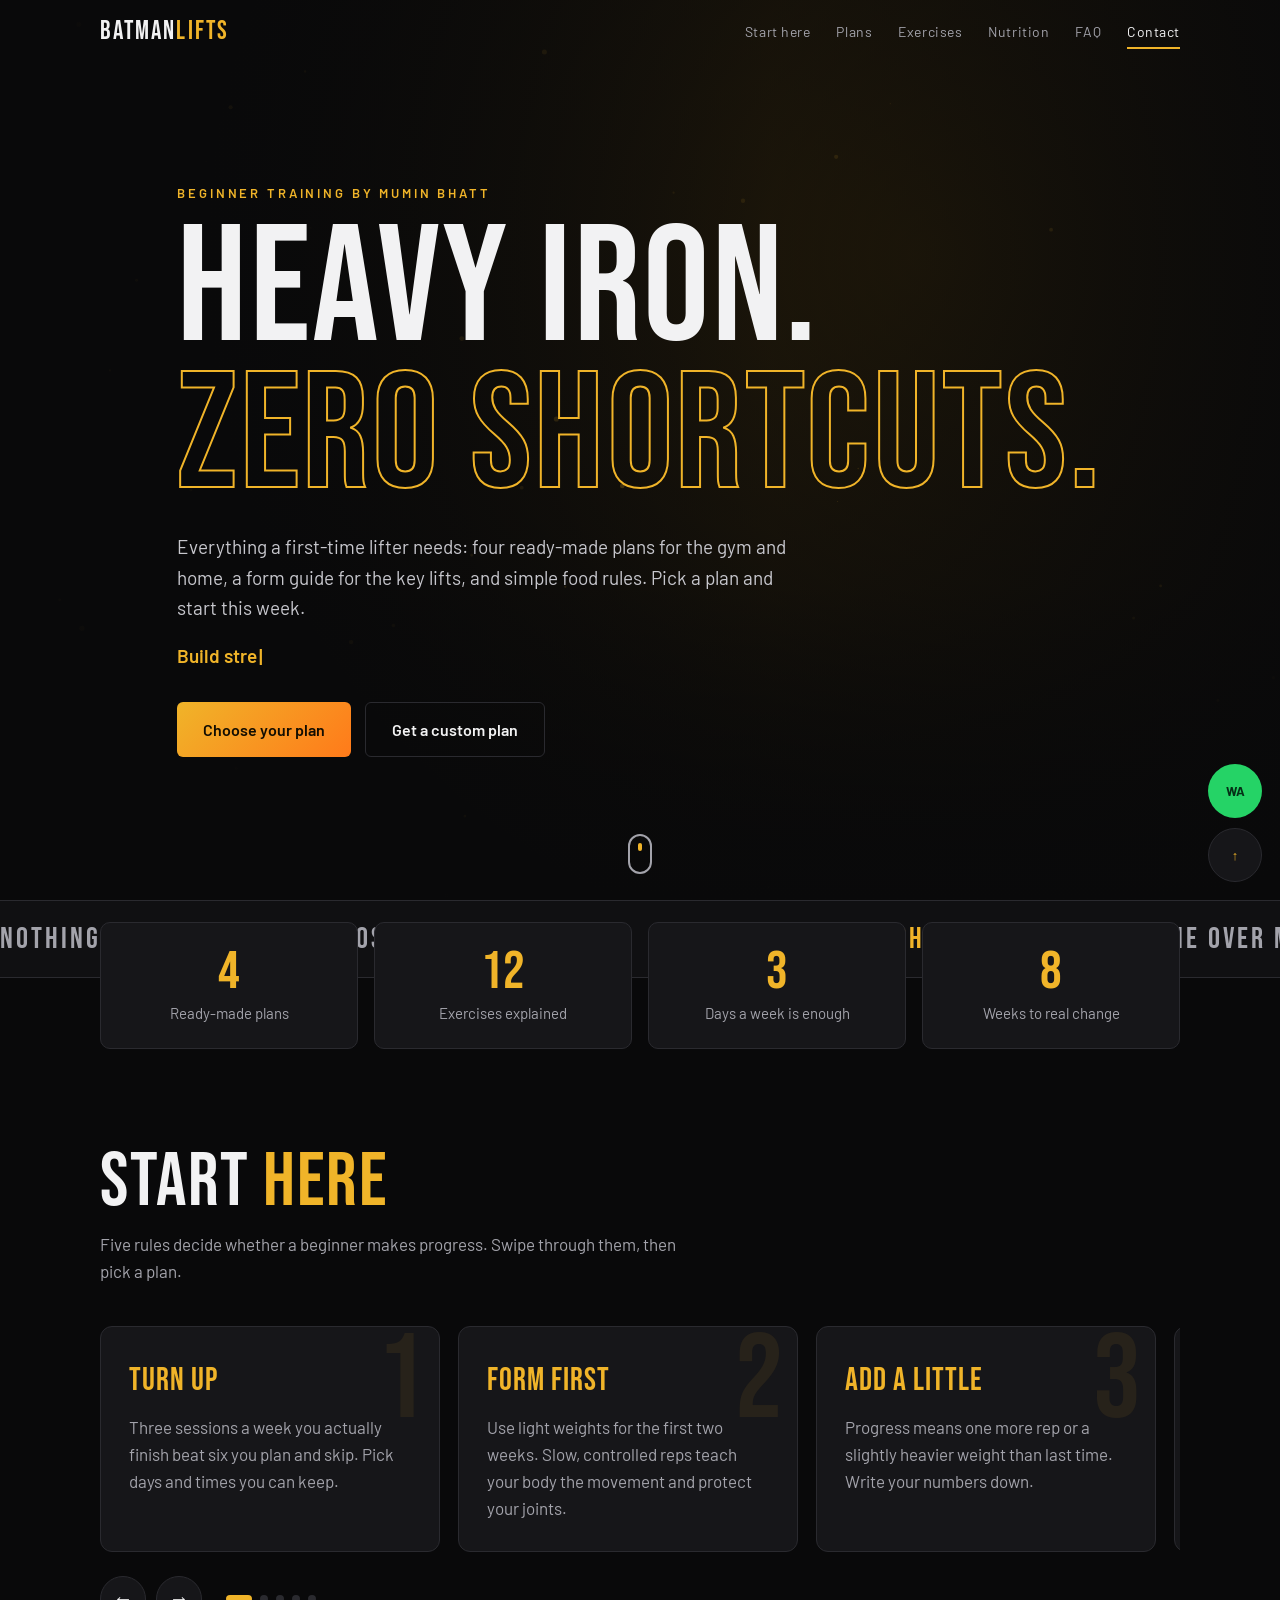
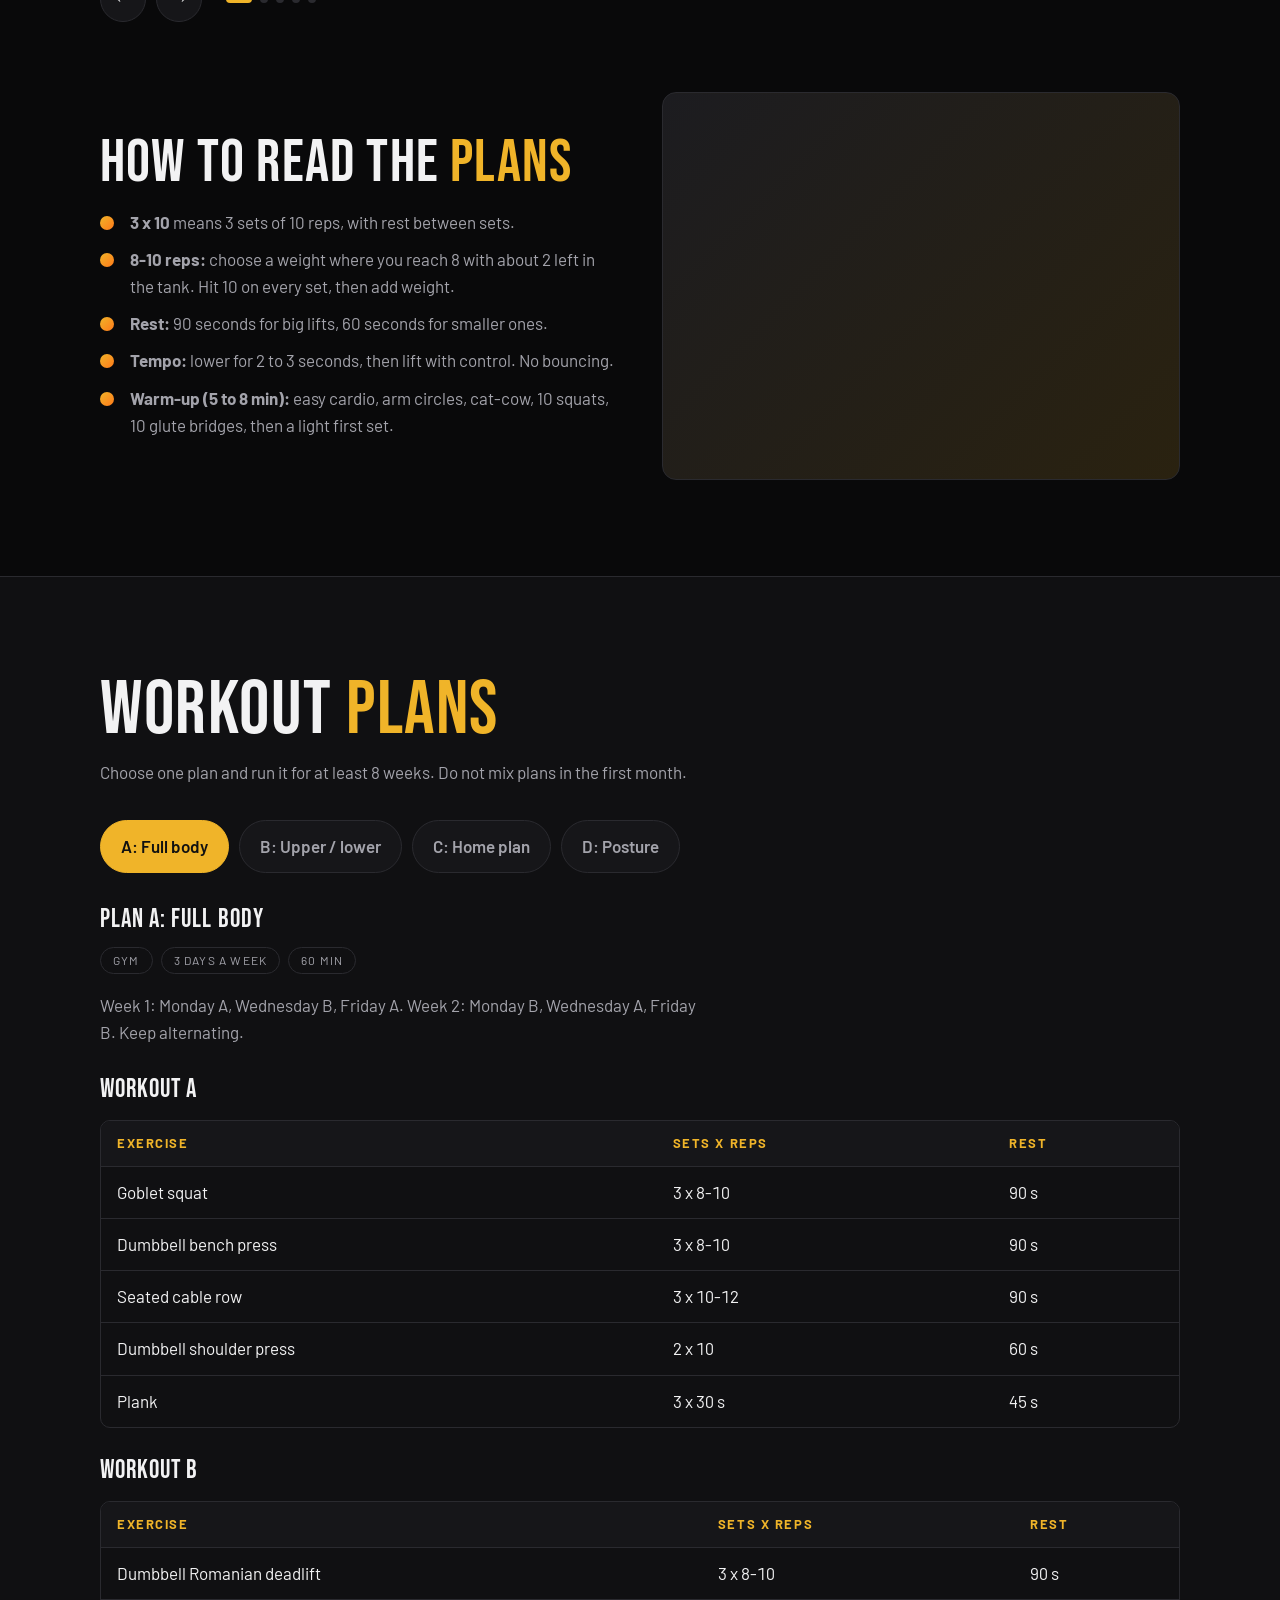
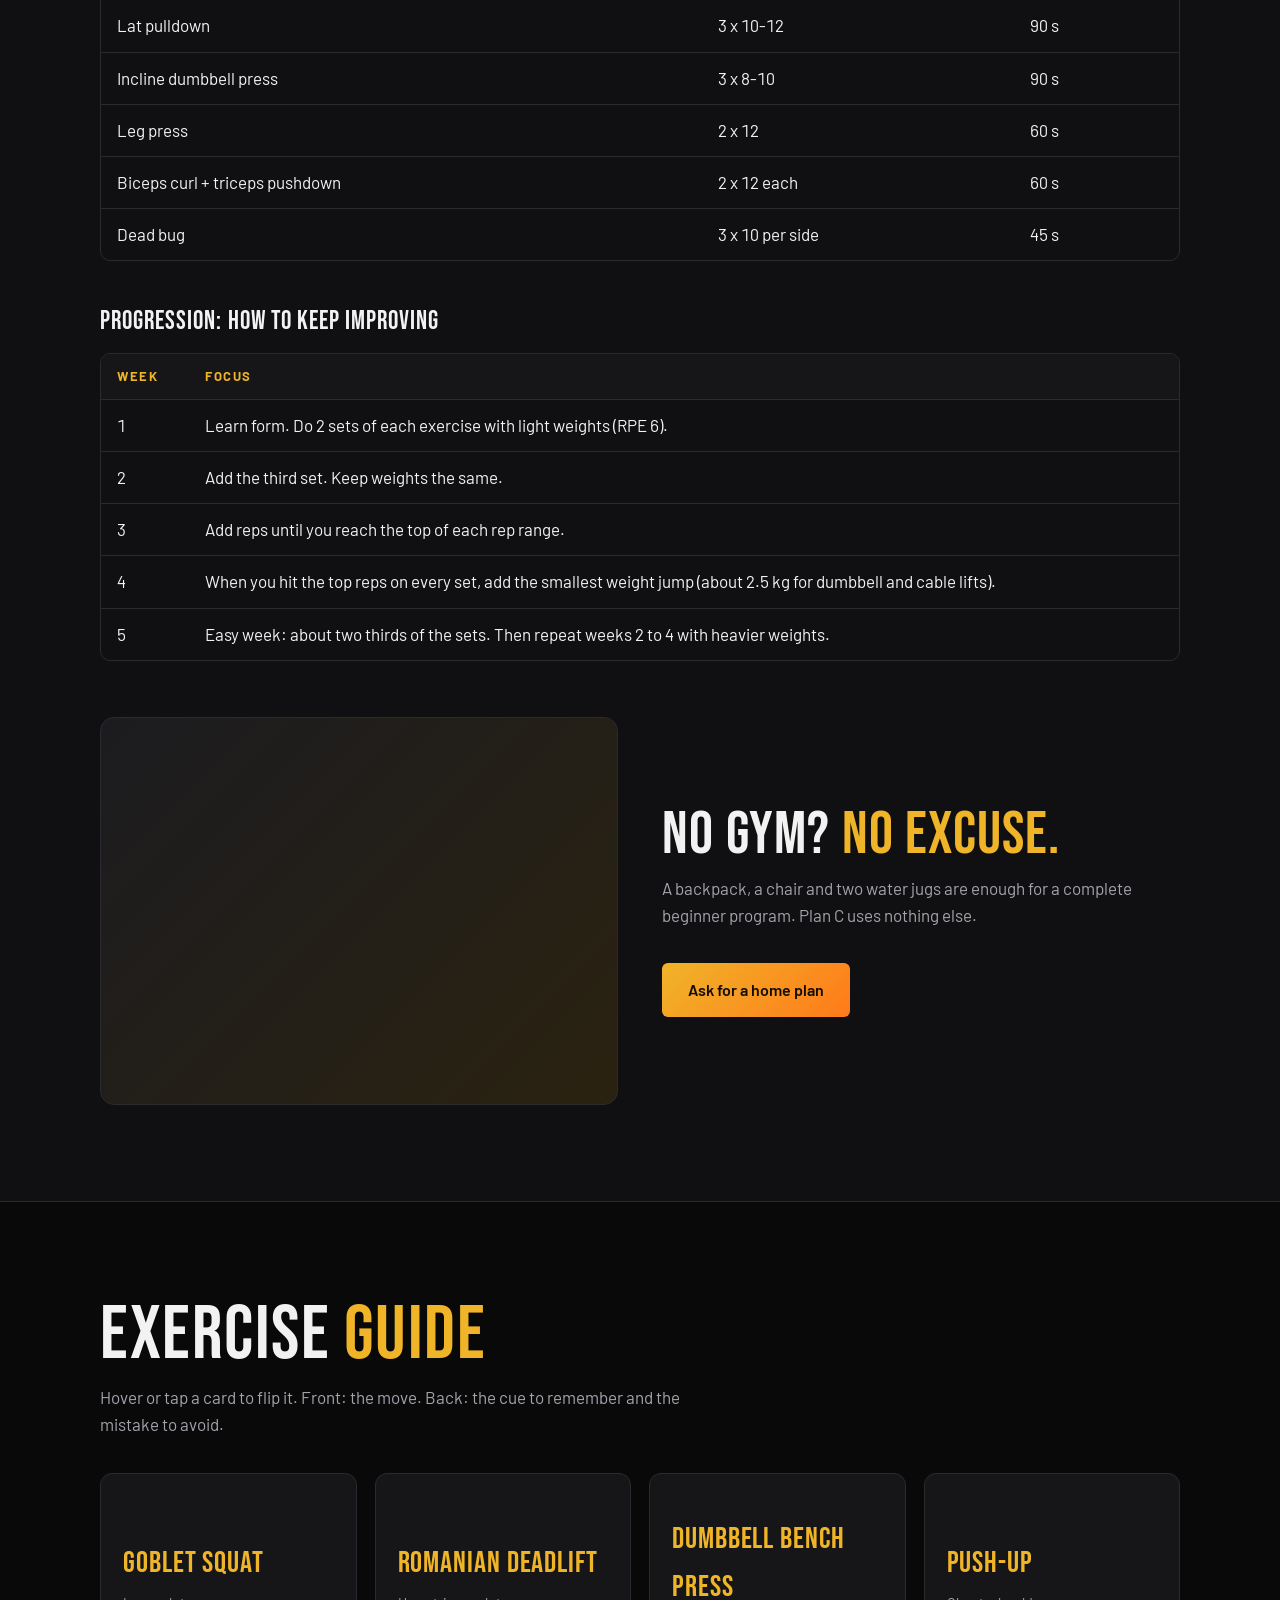
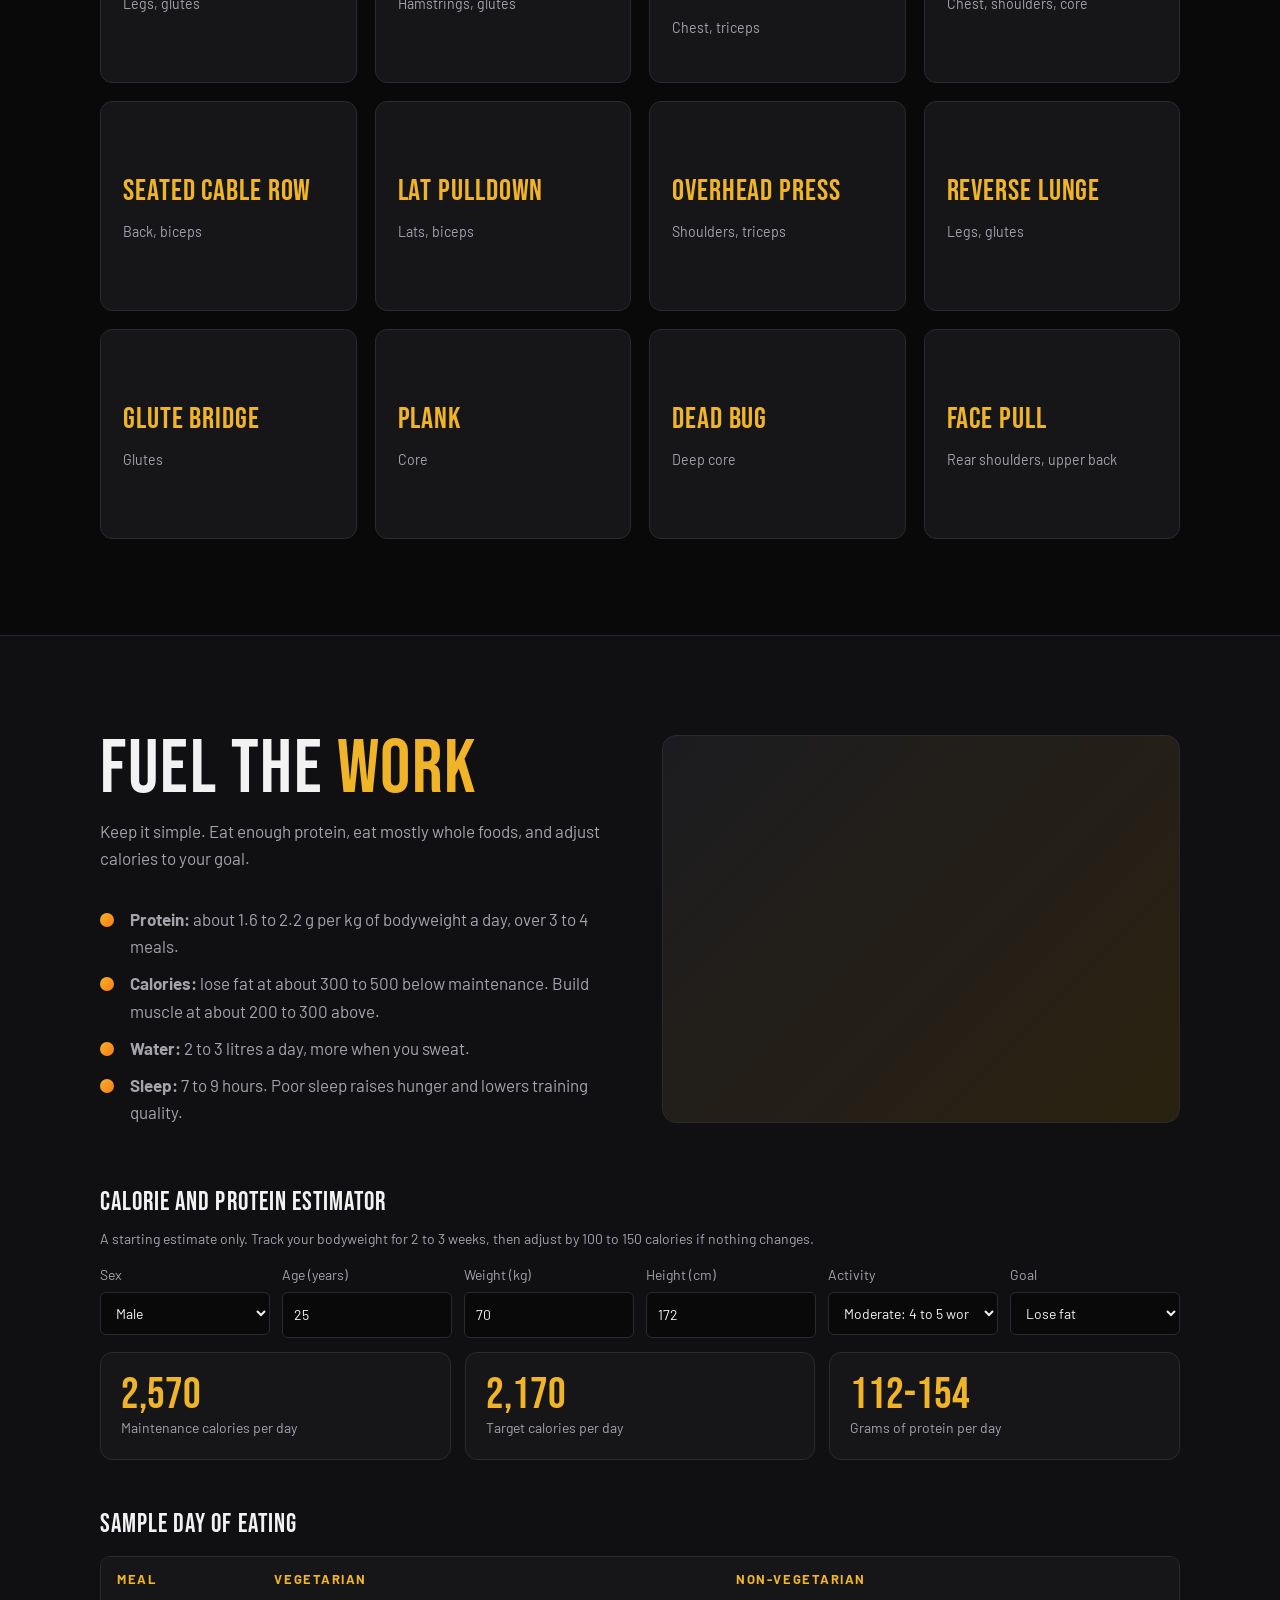
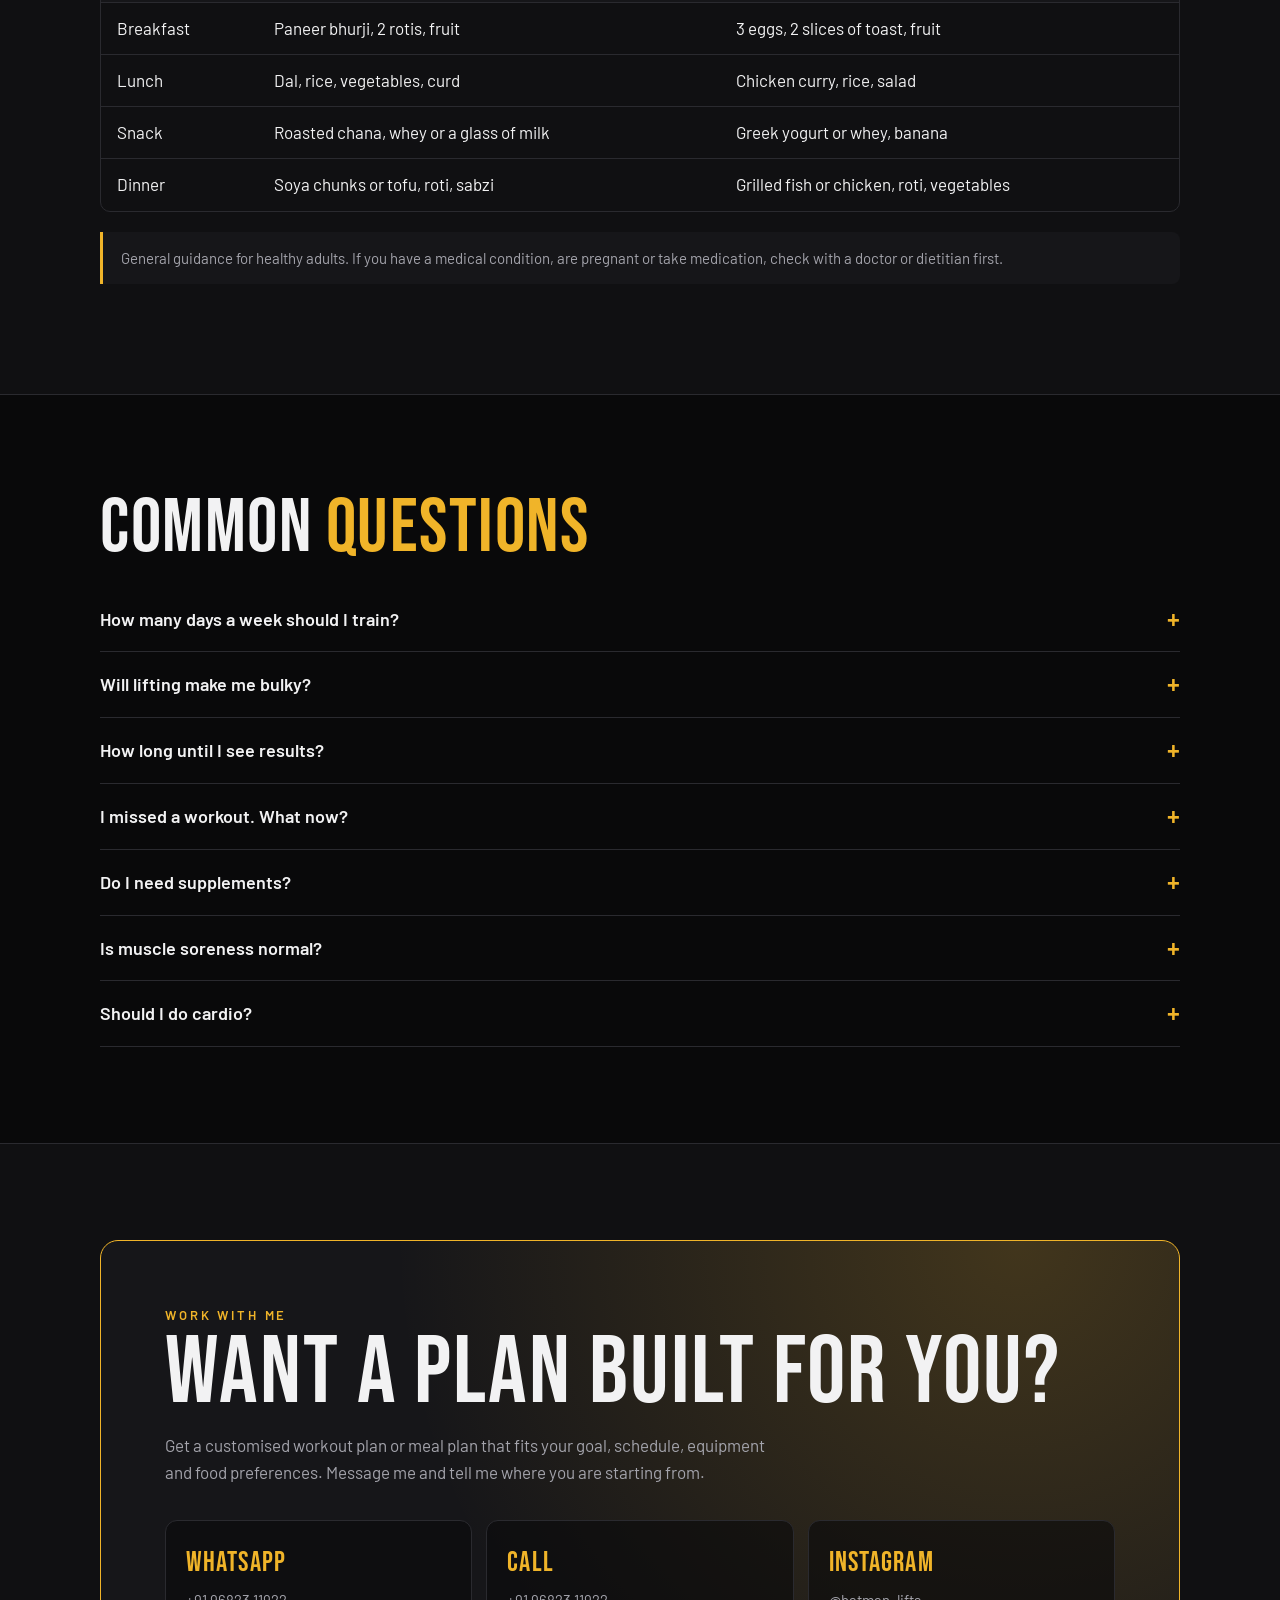
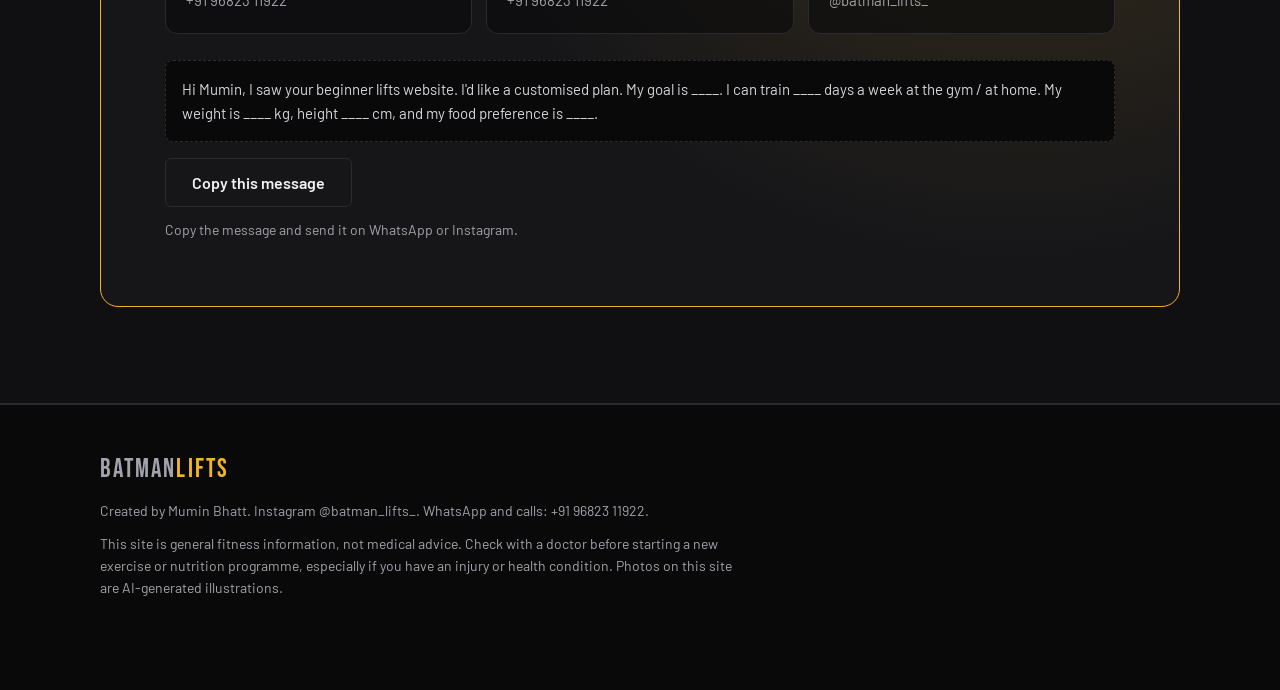
==== beginner-lifts/index.html @ 63c87d36 "Add beginner-lifts page" ====
<!DOCTYPE html>
<html lang="en">
<head>
<meta charset="utf-8">
<meta name="viewport" content="width=device-width, initial-scale=1">
<title>Batman Lifts | Beginner Training by Mumin Bhatt</title>
<meta name="description" content="Beginner workout plans for the gym and home, exercise form guide, nutrition basics and custom plans by Mumin Bhatt.">
<meta name="theme-color" content="#09090a">
<link rel="preconnect" href="https://fonts.googleapis.com">
<link rel="preconnect" href="https://fonts.gstatic.com" crossorigin>
<link href="https://fonts.googleapis.com/css2?family=Bebas+Neue&family=Barlow:wght@400;500;600&display=swap" rel="stylesheet">
<link rel="stylesheet" href="style.css">
</head>
<body>
<div id="loader" aria-hidden="true"><div class="ld">BATMAN LIFTS</div></div>
<div id="progress"></div>
<div id="glow"></div>

<header class="nav">
  <div class="wrap">
    <a class="logo" href="#top-of-page">BATMAN<b>LIFTS</b></a>
    <nav class="links" aria-label="Sections">
      <a href="#rules">Start here</a>
      <a href="#plans">Plans</a>
      <a href="#moves">Exercises</a>
      <a href="#food">Nutrition</a>
      <a href="#faq">FAQ</a>
      <a href="#custom">Contact</a>
    </nav>
    <button class="menu" type="button" aria-label="Open menu" aria-expanded="false">Menu</button>
  </div>
</header>

<main id="top-of-page">
<div class="hero">
  <div class="hero-bg"></div>
  <canvas id="fx" aria-hidden="true"></canvas>
  <div class="wrap">
    <div class="eyebrow">Beginner training by Mumin Bhatt</div>
    <h1><span class="ln"><span>Heavy iron.</span></span><span class="ln"><span>Zero shortcuts.</span></span></h1>
    <p class="lead">Everything a first-time lifter needs: four ready-made plans for the gym and home, a form guide for the key lifts, and simple food rules. Pick a plan and start this week.</p>
    <div class="typed" id="typed" aria-live="off"></div>
    <div class="row">
      <a class="btn" href="#plans">Choose your plan</a>
      <a class="btn ghost" href="#custom">Get a custom plan</a>
    </div>
  </div>
  <div class="scroll-cue" aria-hidden="true"></div>
</div>

<div class="marquee" aria-hidden="true"><div class="track">
  <span>NOTHING IS GAINED WITHOUT LOSING</span><span>HEAVY IRON</span><span>FAST BIKES</span><span>ZERO SHORTCUTS</span><span>DISCIPLINE OVER MOTIVATION</span><span>SHOW UP</span><span>LIFT</span><span>REPEAT</span>
  <span>NOTHING IS GAINED WITHOUT LOSING</span><span>HEAVY IRON</span><span>FAST BIKES</span><span>ZERO SHORTCUTS</span><span>DISCIPLINE OVER MOTIVATION</span><span>SHOW UP</span><span>LIFT</span><span>REPEAT</span>
</div></div>

<div class="wrap">
  <div class="stats">
    <div class="stat rv"><b data-to="4">4</b><span>Ready-made plans</span></div>
    <div class="stat rv d1"><b data-to="12">12</b><span>Exercises explained</span></div>
    <div class="stat rv d2"><b data-to="3">3</b><span>Days a week is enough</span></div>
    <div class="stat rv d3"><b data-to="8">8</b><span>Weeks to real change</span></div>
  </div>
</div>

<section id="rules">
  <div class="wrap">
    <h2 class="rv">Start <em>here</em></h2>
    <p class="sub rv d1">Five rules decide whether a beginner makes progress. Swipe through them, then pick a plan.</p>
    <div class="slider rv d2">
      <div class="rail" id="rail" tabindex="0" aria-label="Five rules for beginners">
        <article class="slide" data-n="1" data-tilt><h3>Turn up</h3><p>Three sessions a week you actually finish beat six you plan and skip. Pick days and times you can keep.</p></article>
        <article class="slide" data-n="2" data-tilt><h3>Form first</h3><p>Use light weights for the first two weeks. Slow, controlled reps teach your body the movement and protect your joints.</p></article>
        <article class="slide" data-n="3" data-tilt><h3>Add a little</h3><p>Progress means one more rep or a slightly heavier weight than last time. Write your numbers down.</p></article>
        <article class="slide" data-n="4" data-tilt><h3>Eat and sleep</h3><p>Muscle is built during recovery. Get enough protein every day and 7 to 9 hours of sleep.</p></article>
        <article class="slide" data-n="5" data-tilt><h3>Be patient</h3><p>Expect real changes in 8 to 12 weeks. Photos and notes show progress the mirror hides.</p></article>
      </div>
      <div class="arrows">
        <button class="arr" id="prev" type="button" aria-label="Previous rule">&larr;</button>
        <button class="arr" id="next" type="button" aria-label="Next rule">&rarr;</button>
        <div class="dots" id="dots" aria-hidden="true"></div>
      </div>
    </div>

    <div class="split" style="margin-top:70px">
      <div class="rv l">
        <h2 style="font-size:clamp(36px,6vw,60px)">How to read the <em>plans</em></h2>
        <ul class="ticks">
          <li><b>3 x 10</b> means 3 sets of 10 reps, with rest between sets.</li>
          <li><b>8-10 reps:</b> choose a weight where you reach 8 with about 2 left in the tank. Hit 10 on every set, then add weight.</li>
          <li><b>Rest:</b> 90 seconds for big lifts, 60 seconds for smaller ones.</li>
          <li><b>Tempo:</b> lower for 2 to 3 seconds, then lift with control. No bouncing.</li>
          <li><b>Warm-up (5 to 8 min):</b> easy cardio, arm circles, cat-cow, 10 squats, 10 glute bridges, then a light first set.</li>
        </ul>
      </div>
      <div class="photo p-ride rv r" role="img" aria-label="Rider on a sports bike at dusk"></div>
    </div>
  </div>
</section>

<section id="plans" class="alt">
  <div class="wrap">
    <h2 class="rv">Workout <em>plans</em></h2>
    <p class="sub rv d1">Choose one plan and run it for at least 8 weeks. Do not mix plans in the first month.</p>
    <div class="tabs rv d2" role="tablist" aria-label="Workout plans">
      <button class="tab" role="tab" aria-selected="true" type="button">A: Full body</button>
      <button class="tab" role="tab" aria-selected="false" type="button">B: Upper / lower</button>
      <button class="tab" role="tab" aria-selected="false" type="button">C: Home plan</button>
      <button class="tab" role="tab" aria-selected="false" type="button">D: Posture</button>
    </div>

    <div class="panel on" role="tabpanel">
      <h4>Plan A: Full body</h4>
      <div class="pills"><span class="pill">Gym</span><span class="pill">3 days a week</span><span class="pill">60 min</span></div>
      <p class="sub" style="margin-bottom:12px">Week 1: Monday A, Wednesday B, Friday A. Week 2: Monday B, Wednesday A, Friday B. Keep alternating.</p>
      <h4>Workout A</h4>
      <div class="tw"><table><thead><tr><th>Exercise</th><th>Sets x reps</th><th>Rest</th></tr></thead><tbody>
        <tr><td>Goblet squat</td><td>3 x 8-10</td><td>90 s</td></tr>
        <tr><td>Dumbbell bench press</td><td>3 x 8-10</td><td>90 s</td></tr>
        <tr><td>Seated cable row</td><td>3 x 10-12</td><td>90 s</td></tr>
        <tr><td>Dumbbell shoulder press</td><td>2 x 10</td><td>60 s</td></tr>
        <tr><td>Plank</td><td>3 x 30 s</td><td>45 s</td></tr>
      </tbody></table></div>
      <h4>Workout B</h4>
      <div class="tw"><table><thead><tr><th>Exercise</th><th>Sets x reps</th><th>Rest</th></tr></thead><tbody>
        <tr><td>Dumbbell Romanian deadlift</td><td>3 x 8-10</td><td>90 s</td></tr>
        <tr><td>Lat pulldown</td><td>3 x 10-12</td><td>90 s</td></tr>
        <tr><td>Incline dumbbell press</td><td>3 x 8-10</td><td>90 s</td></tr>
        <tr><td>Leg press</td><td>2 x 12</td><td>60 s</td></tr>
        <tr><td>Biceps curl + triceps pushdown</td><td>2 x 12 each</td><td>60 s</td></tr>
        <tr><td>Dead bug</td><td>3 x 10 per side</td><td>45 s</td></tr>
      </tbody></table></div>
    </div>

    <div class="panel" role="tabpanel">
      <h4>Plan B: Upper / lower</h4>
      <div class="pills"><span class="pill">Gym</span><span class="pill">4 days a week</span><span class="pill">60 to 70 min</span></div>
      <p class="sub" style="margin-bottom:12px">Monday upper 1, Tuesday lower 1, Thursday upper 2, Friday lower 2. Wednesday and weekends are rest or easy walks.</p>
      <div class="tw"><table><thead><tr><th>Day</th><th>Exercise</th><th>Sets x reps</th></tr></thead><tbody>
        <tr><td rowspan="6">Upper 1</td><td>Dumbbell or barbell bench press</td><td>3 x 6-8</td></tr>
        <tr><td>One-arm dumbbell row</td><td>3 x 8-10</td></tr>
        <tr><td>Overhead press</td><td>3 x 8</td></tr>
        <tr><td>Lat pulldown</td><td>3 x 10</td></tr>
        <tr><td>Lateral raise</td><td>3 x 12-15</td></tr>
        <tr><td>Triceps pushdown</td><td>2 x 12</td></tr>
        <tr><td rowspan="6">Lower 1</td><td>Squat or leg press</td><td>3 x 6-8</td></tr>
        <tr><td>Romanian deadlift</td><td>3 x 8</td></tr>
        <tr><td>Walking lunge</td><td>2 x 10 per leg</td></tr>
        <tr><td>Leg curl</td><td>3 x 10-12</td></tr>
        <tr><td>Standing calf raise</td><td>3 x 12-15</td></tr>
        <tr><td>Plank</td><td>3 x 40 s</td></tr>
        <tr><td rowspan="6">Upper 2</td><td>Incline dumbbell press</td><td>3 x 8-10</td></tr>
        <tr><td>Seated cable row</td><td>3 x 10</td></tr>
        <tr><td>Push-up (stop with 2 reps left)</td><td>2 sets</td></tr>
        <tr><td>Face pull</td><td>3 x 15</td></tr>
        <tr><td>Biceps curl</td><td>3 x 10-12</td></tr>
        <tr><td>Overhead triceps extension</td><td>2 x 12</td></tr>
        <tr><td rowspan="6">Lower 2</td><td>Trap-bar or light conventional deadlift</td><td>3 x 5</td></tr>
        <tr><td>Goblet or front squat</td><td>3 x 8-10</td></tr>
        <tr><td>Hip thrust</td><td>3 x 10</td></tr>
        <tr><td>Leg extension</td><td>2 x 12</td></tr>
        <tr><td>Seated calf raise</td><td>3 x 12-15</td></tr>
        <tr><td>Hanging knee raise</td><td>3 x 8-12</td></tr>
      </tbody></table></div>
    </div>

    <div class="panel" role="tabpanel">
      <h4>Plan C: Home, no gym</h4>
      <div class="pills"><span class="pill">Home</span><span class="pill">3 days a week</span><span class="pill">40 min</span></div>
      <p class="sub" style="margin-bottom:12px">You need a backpack, a sturdy chair, two water jugs and a towel. Fill the backpack with books to add weight. Train Monday, Wednesday and Friday.</p>
      <div class="tw"><table><thead><tr><th>Day</th><th>Exercise</th><th>Sets x reps</th></tr></thead><tbody>
        <tr><td rowspan="5">Day 1</td><td>Backpack goblet squat</td><td>3 x 12-15</td></tr>
        <tr><td>Push-up (hands on a chair if needed)</td><td>3 x 6-12</td></tr>
        <tr><td>Backpack bent-over row</td><td>3 x 12</td></tr>
        <tr><td>Glute bridge</td><td>3 x 15</td></tr>
        <tr><td>Dead bug</td><td>3 x 10 per side</td></tr>
        <tr><td rowspan="5">Day 2</td><td>Reverse lunge</td><td>3 x 10 per leg</td></tr>
        <tr><td>Pike push-up</td><td>3 x 6-10</td></tr>
        <tr><td>Single-arm backpack row</td><td>3 x 10 per side</td></tr>
        <tr><td>Single-leg Romanian deadlift with a water jug</td><td>3 x 10 per leg</td></tr>
        <tr><td>Side plank</td><td>3 x 20-30 s per side</td></tr>
        <tr><td rowspan="5">Day 3</td><td>Step-up on a sturdy chair</td><td>3 x 10 per leg</td></tr>
        <tr><td>Push-up, slow lowering (3 seconds)</td><td>3 x 6-10</td></tr>
        <tr><td>Backpack Romanian deadlift</td><td>3 x 12</td></tr>
        <tr><td>Wall sit</td><td>3 x 30-45 s</td></tr>
        <tr><td>Bird dog</td><td>3 x 10 per side</td></tr>
      </tbody></table></div>
      <p class="small">To progress at home: add reps, slow the lowering phase, add books to the backpack, then move to single-leg versions.</p>
    </div>

    <div class="panel" role="tabpanel">
      <h4>Plan D: Posture and joint-friendly routine</h4>
      <div class="pills"><span class="pill">Anywhere</span><span class="pill">4 to 6 days a week</span><span class="pill">10 to 15 min</span></div>
      <p class="sub" style="margin-bottom:12px">Do this on rest days or as a finisher after any plan. Move slowly and never push into sharp pain.</p>
      <div class="tw"><table><thead><tr><th>Exercise</th><th>Dose</th><th>Why</th></tr></thead><tbody>
        <tr><td>Chin tuck</td><td>2 x 10</td><td>Resets the head over the shoulders</td></tr>
        <tr><td>Wall angel</td><td>2 x 10</td><td>Opens the chest and wakes up the upper back</td></tr>
        <tr><td>Thoracic extension over a chair back</td><td>2 x 8</td><td>Frees the stiff mid-back</td></tr>
        <tr><td>Cat-cow</td><td>2 x 10</td><td>Moves the spine through its range</td></tr>
        <tr><td>Glute bridge</td><td>2 x 12</td><td>Strengthens hips that support the lower back</td></tr>
        <tr><td>Bird dog</td><td>2 x 8 per side</td><td>Builds back and core control</td></tr>
        <tr><td>Hip flexor stretch</td><td>2 x 30 s per side</td><td>Eases the pull from long sitting</td></tr>
        <tr><td>Doorway chest stretch</td><td>2 x 30 s</td><td>Loosens tight chest muscles</td></tr>
      </tbody></table></div>
      <div class="note">General fitness guidance, not medical advice. If you have sharp, shooting or constant pain, numbness or tingling, see a doctor or physiotherapist before training.</div>
    </div>

    <h4 style="margin-top:40px">Progression: how to keep improving</h4>
    <div class="tw rv"><table><thead><tr><th>Week</th><th>Focus</th></tr></thead><tbody>
      <tr><td>1</td><td>Learn form. Do 2 sets of each exercise with light weights (RPE 6).</td></tr>
      <tr><td>2</td><td>Add the third set. Keep weights the same.</td></tr>
      <tr><td>3</td><td>Add reps until you reach the top of each rep range.</td></tr>
      <tr><td>4</td><td>When you hit the top reps on every set, add the smallest weight jump (about 2.5 kg for dumbbell and cable lifts).</td></tr>
      <tr><td>5</td><td>Easy week: about two thirds of the sets. Then repeat weeks 2 to 4 with heavier weights.</td></tr>
    </tbody></table></div>

    <div class="split" style="margin-top:56px">
      <div class="photo p-home rv l" role="img" aria-label="Home workout with a chair and backpack"></div>
      <div class="rv r">
        <h2 style="font-size:clamp(36px,6vw,60px)">No gym? <em>No excuse.</em></h2>
        <p class="sub" style="margin-top:10px">A backpack, a chair and two water jugs are enough for a complete beginner program. Plan C uses nothing else.</p>
        <a class="btn" href="#custom">Ask for a home plan</a>
      </div>
    </div>
  </div>
</section>

<section id="moves">
  <div class="wrap">
    <h2 class="rv">Exercise <em>guide</em></h2>
    <p class="sub rv d1">Hover or tap a card to flip it. Front: the move. Back: the cue to remember and the mistake to avoid.</p>
    <div class="flips">
      <div class="flip rv" tabindex="0"><div class="flip-in"><div class="face"><h3>Goblet squat</h3><small>Legs, glutes</small></div><div class="face back"><div><b>Cue:</b> chest up, sit between your hips, knees track over toes.</div><div><b>Avoid:</b> heels lifting off the floor.</div></div></div></div>
      <div class="flip rv d1" tabindex="0"><div class="flip-in"><div class="face"><h3>Romanian deadlift</h3><small>Hamstrings, glutes</small></div><div class="face back"><div><b>Cue:</b> push hips back, keep the weight close to your legs.</div><div><b>Avoid:</b> rounding the lower back.</div></div></div></div>
      <div class="flip rv d2" tabindex="0"><div class="flip-in"><div class="face"><h3>Dumbbell bench press</h3><small>Chest, triceps</small></div><div class="face back"><div><b>Cue:</b> shoulder blades back and down, elbows about 45 degrees from the body.</div><div><b>Avoid:</b> flaring elbows straight out.</div></div></div></div>
      <div class="flip rv" tabindex="0"><div class="flip-in"><div class="face"><h3>Push-up</h3><small>Chest, shoulders, core</small></div><div class="face back"><div><b>Cue:</b> one straight line from head to heels, chest to the floor.</div><div><b>Avoid:</b> sagging hips.</div></div></div></div>
      <div class="flip rv d1" tabindex="0"><div class="flip-in"><div class="face"><h3>Seated cable row</h3><small>Back, biceps</small></div><div class="face back"><div><b>Cue:</b> pull elbows toward your hips, pause for one second.</div><div><b>Avoid:</b> leaning back to swing the weight.</div></div></div></div>
      <div class="flip rv d2" tabindex="0"><div class="flip-in"><div class="face"><h3>Lat pulldown</h3><small>Lats, biceps</small></div><div class="face back"><div><b>Cue:</b> pull to the upper chest with elbows down.</div><div><b>Avoid:</b> pulling behind the neck.</div></div></div></div>
      <div class="flip rv" tabindex="0"><div class="flip-in"><div class="face"><h3>Overhead press</h3><small>Shoulders, triceps</small></div><div class="face back"><div><b>Cue:</b> squeeze glutes, ribs down, press straight up.</div><div><b>Avoid:</b> arching the lower back.</div></div></div></div>
      <div class="flip rv d1" tabindex="0"><div class="flip-in"><div class="face"><h3>Reverse lunge</h3><small>Legs, glutes</small></div><div class="face back"><div><b>Cue:</b> step back, front shin stays vertical.</div><div><b>Avoid:</b> short steps that push the knee forward.</div></div></div></div>
      <div class="flip rv d2" tabindex="0"><div class="flip-in"><div class="face"><h3>Glute bridge</h3><small>Glutes</small></div><div class="face back"><div><b>Cue:</b> chin tucked, pause and squeeze at the top.</div><div><b>Avoid:</b> arching the back instead of using the hips.</div></div></div></div>
      <div class="flip rv" tabindex="0"><div class="flip-in"><div class="face"><h3>Plank</h3><small>Core</small></div><div class="face back"><div><b>Cue:</b> ribs down, squeeze glutes, push the floor away.</div><div><b>Avoid:</b> hips too high or too low.</div></div></div></div>
      <div class="flip rv d1" tabindex="0"><div class="flip-in"><div class="face"><h3>Dead bug</h3><small>Deep core</small></div><div class="face back"><div><b>Cue:</b> keep your lower back flat on the floor.</div><div><b>Avoid:</b> moving too fast.</div></div></div></div>
      <div class="flip rv d2" tabindex="0"><div class="flip-in"><div class="face"><h3>Face pull</h3><small>Rear shoulders, upper back</small></div><div class="face back"><div><b>Cue:</b> pull to your face, elbows high, hands apart at the end.</div><div><b>Avoid:</b> using too much weight.</div></div></div></div>
    </div>
  </div>
</section>

<section id="food" class="alt">
  <div class="wrap">
    <div class="split">
      <div class="rv l">
        <h2>Fuel the <em>work</em></h2>
        <p class="sub">Keep it simple. Eat enough protein, eat mostly whole foods, and adjust calories to your goal.</p>
        <ul class="ticks">
          <li><b>Protein:</b> about 1.6 to 2.2 g per kg of bodyweight a day, over 3 to 4 meals.</li>
          <li><b>Calories:</b> lose fat at about 300 to 500 below maintenance. Build muscle at about 200 to 300 above.</li>
          <li><b>Water:</b> 2 to 3 litres a day, more when you sweat.</li>
          <li><b>Sleep:</b> 7 to 9 hours. Poor sleep raises hunger and lowers training quality.</li>
        </ul>
      </div>
      <div class="photo p-food rv r" role="img" aria-label="High-protein meal prep"></div>
    </div>

    <h4 style="margin-top:56px">Calorie and protein estimator</h4>
    <p class="small">A starting estimate only. Track your bodyweight for 2 to 3 weeks, then adjust by 100 to 150 calories if nothing changes.</p>
    <form class="calc" id="calc" autocomplete="off">
      <label for="sex">Sex<select id="sex"><option value="m">Male</option><option value="f">Female</option></select></label>
      <label for="age">Age (years)<input id="age" type="number" min="14" max="90" value="25"></label>
      <label for="wt">Weight (kg)<input id="wt" type="number" min="30" max="250" value="70"></label>
      <label for="ht">Height (cm)<input id="ht" type="number" min="120" max="230" value="172"></label>
      <label for="act">Activity<select id="act"><option value="1.375">Light: 3 workouts a week</option><option value="1.55" selected>Moderate: 4 to 5 workouts a week</option><option value="1.725">High: active job plus training</option></select></label>
      <label for="goal">Goal<select id="goal"><option value="-400">Lose fat</option><option value="0">Maintain</option><option value="250">Build muscle</option></select></label>
    </form>
    <div class="result" aria-live="polite">
      <div class="rcard"><div class="big" id="r-maint">-</div><div class="small">Maintenance calories per day</div></div>
      <div class="rcard"><div class="big" id="r-target">-</div><div class="small">Target calories per day</div></div>
      <div class="rcard"><div class="big" id="r-prot">-</div><div class="small">Grams of protein per day</div></div>
    </div>

    <h4 style="margin-top:44px">Sample day of eating</h4>
    <div class="tw"><table><thead><tr><th>Meal</th><th>Vegetarian</th><th>Non-vegetarian</th></tr></thead><tbody>
      <tr><td>Breakfast</td><td>Paneer bhurji, 2 rotis, fruit</td><td>3 eggs, 2 slices of toast, fruit</td></tr>
      <tr><td>Lunch</td><td>Dal, rice, vegetables, curd</td><td>Chicken curry, rice, salad</td></tr>
      <tr><td>Snack</td><td>Roasted chana, whey or a glass of milk</td><td>Greek yogurt or whey, banana</td></tr>
      <tr><td>Dinner</td><td>Soya chunks or tofu, roti, sabzi</td><td>Grilled fish or chicken, roti, vegetables</td></tr>
    </tbody></table></div>
    <div class="note">General guidance for healthy adults. If you have a medical condition, are pregnant or take medication, check with a doctor or dietitian first.</div>
  </div>
</section>

<section id="faq">
  <div class="wrap">
    <h2 class="rv">Common <em>questions</em></h2>
    <div class="rv d1" style="margin-top:20px">
      <details><summary>How many days a week should I train?</summary><p>Three full-body days is enough to make strong progress. Four days works if you recover well. More is not better at the start.</p></details>
      <details><summary>Will lifting make me bulky?</summary><p>No. Gaining large amounts of muscle takes years of hard training and a calorie surplus. Beginners get stronger and leaner first.</p></details>
      <details><summary>How long until I see results?</summary><p>Strength usually goes up within 2 to 3 weeks. Visible changes take about 8 to 12 weeks of steady training and eating.</p></details>
      <details><summary>I missed a workout. What now?</summary><p>Do the next workout in order. Do not double up. One missed session changes nothing, one missed month does.</p></details>
      <details><summary>Do I need supplements?</summary><p>No. Food comes first. If you struggle to reach your protein, whey protein is a convenient, well-studied option.</p></details>
      <details><summary>Is muscle soreness normal?</summary><p>Mild soreness for 1 to 2 days in the first weeks is normal. Sharp, joint or lasting pain is not. Lower the weight and see a professional if it continues.</p></details>
      <details><summary>Should I do cardio?</summary><p>Yes, in small amounts. Walk daily and add 1 to 2 easy sessions of 20 to 30 minutes for heart health. Keep lifting as the main focus.</p></details>
    </div>
  </div>
</section>

<section id="custom" class="alt">
  <div class="wrap">
    <div class="cta rv">
      <div class="eyebrow">Work with me</div>
      <h2>Want a plan built for you?</h2>
      <p class="sub">Get a customised workout plan or meal plan that fits your goal, schedule, equipment and food preferences. Message me and tell me where you are starting from.</p>
      <div class="contact">
        <a class="cc" href="https://wa.me/919682311922?text=Hi%20Mumin%2C%20I%20saw%20your%20beginner%20lifts%20website.%20I%27d%20like%20a%20customised%20plan." rel="noopener"><b>WhatsApp</b><span>+91 96823 11922</span></a>
        <a class="cc" href="tel:+919682311922"><b>Call</b><span>+91 96823 11922</span></a>
        <a class="cc" href="https://www.instagram.com/batman_lifts_/" rel="noopener"><b>Instagram</b><span>@batman_lifts_</span></a>
      </div>
      <div class="msg" id="msg">Hi Mumin, I saw your beginner lifts website. I'd like a customised plan. My goal is ____. I can train ____ days a week at the gym / at home. My weight is ____ kg, height ____ cm, and my food preference is ____.</div>
      <div class="row" style="margin-top:16px">
        <button class="btn ghost" type="button" id="copy">Copy this message</button>
      </div>
      <p class="small" id="copystate" aria-live="polite" style="margin-top:12px">Copy the message and send it on WhatsApp or Instagram.</p>
    </div>
  </div>
</section>
</main>

<footer>
  <div class="wrap">
    <a class="logo" href="#top-of-page">BATMAN<b>LIFTS</b></a>
    <p>Created by Mumin Bhatt. Instagram @batman_lifts_. WhatsApp and calls: +91 96823 11922.</p>
    <p>This site is general fitness information, not medical advice. Check with a doctor before starting a new exercise or nutrition programme, especially if you have an injury or health condition. Photos on this site are AI-generated illustrations.</p>
  </div>
</footer>

<div class="fab">
  <a class="wa" href="https://wa.me/919682311922?text=Hi%20Mumin%2C%20I%20saw%20your%20beginner%20lifts%20website." rel="noopener" aria-label="Chat on WhatsApp">WA</a>
  <button id="top" type="button" aria-label="Back to top">&uarr;</button>
</div>

<script src="script.js"></script>
</body>
</html>
---- beginner-lifts/style.css ----
/* Batman Lifts: dark cinematic beginner training site. Amber accent, kinetic type, scroll reveals. */
:root{
  --bg:#09090a; --bg2:#101012; --panel:#161619; --line:#2a2a2f; --text:#f2f2f3; --muted:#a3a3ab; --accent:#f0b429; --accent2:#ff7a1a;
  --display:'Bebas Neue','Arial Narrow',Impact,sans-serif; --body:'Barlow','Helvetica Neue',Arial,sans-serif;
  --ease:cubic-bezier(.2,.8,.2,1);
  color-scheme:dark;
}
*{box-sizing:border-box;margin:0;padding:0}
html{scroll-behavior:smooth;scroll-padding-top:70px}
body{background:var(--bg);color:var(--text);font-family:var(--body);font-size:17px;line-height:1.6;overflow-x:hidden}
a{color:inherit}
img{max-width:100%;display:block}
:focus-visible{outline:2px solid var(--accent);outline-offset:3px}
.wrap{max-width:1120px;margin:0 auto;padding:0 20px}

/* preloader */
#loader{position:fixed;inset:0;background:var(--bg);z-index:100;display:grid;place-items:center;transition:opacity .6s var(--ease),visibility .6s}
#loader.done{opacity:0;visibility:hidden}
.ld{font-family:var(--display);font-size:clamp(40px,10vw,84px);letter-spacing:.08em;position:relative}
.ld::after{content:"";position:absolute;left:0;bottom:-8px;height:3px;width:100%;background:linear-gradient(90deg,var(--accent),var(--accent2));transform-origin:left;animation:bar 1.1s var(--ease) forwards}
@keyframes bar{from{transform:scaleX(0)}to{transform:scaleX(1)}}

/* progress + cursor glow */
#progress{position:fixed;top:0;left:0;height:3px;width:0;background:linear-gradient(90deg,var(--accent),var(--accent2));z-index:60}
#glow{position:fixed;width:420px;height:420px;border-radius:50%;pointer-events:none;z-index:1;background:radial-gradient(circle,rgba(240,180,41,.13),transparent 65%);transform:translate(-50%,-50%);left:-999px;top:-999px;mix-blend-mode:screen}

/* nav */
header.nav{position:fixed;top:0;left:0;right:0;z-index:50;transition:background .3s,backdrop-filter .3s,border-color .3s;border-bottom:1px solid transparent}
header.nav.stuck{background:rgba(9,9,10,.82);backdrop-filter:blur(12px);border-color:var(--line)}
.nav .wrap{display:flex;align-items:center;justify-content:space-between;height:64px;gap:16px}
.logo{font-family:var(--display);font-size:26px;letter-spacing:.08em;text-decoration:none}
.logo b{color:var(--accent);font-weight:400}
.links{display:flex;gap:26px;font-size:14px;letter-spacing:.04em}
.links a{text-decoration:none;color:var(--muted);position:relative;padding:4px 0;transition:color .25s}
.links a::after{content:"";position:absolute;left:0;bottom:-2px;height:2px;width:100%;background:var(--accent);transform:scaleX(0);transform-origin:right;transition:transform .35s var(--ease)}
.links a:hover,.links a.on{color:var(--text)}
.links a:hover::after,.links a.on::after{transform:scaleX(1);transform-origin:left}
.menu{display:none;background:none;border:1px solid var(--line);color:var(--text);padding:8px 12px;border-radius:4px;font:inherit;cursor:pointer}
.btn{display:inline-flex;align-items:center;gap:8px;background:linear-gradient(135deg,var(--accent),var(--accent2));color:#120d02;font-weight:600;text-decoration:none;padding:14px 26px;border-radius:6px;border:0;font-family:var(--body);font-size:16px;cursor:pointer;position:relative;overflow:hidden;transition:transform .25s var(--ease),box-shadow .25s}
.btn::before{content:"";position:absolute;top:0;left:-120%;width:60%;height:100%;background:linear-gradient(100deg,transparent,rgba(255,255,255,.45),transparent);transform:skewX(-20deg);transition:left .6s var(--ease)}
.btn:hover{transform:translateY(-3px);box-shadow:0 14px 30px -10px rgba(240,180,41,.55)}
.btn:hover::before{left:140%}
.btn.ghost{background:transparent;color:var(--text);border:1px solid var(--line)}
.btn.ghost:hover{border-color:var(--accent);box-shadow:none}

/* hero */
.hero{position:relative;min-height:100vh;display:grid;align-items:center;padding:120px 0 80px;overflow:hidden;isolation:isolate}
.hero-bg{position:absolute;inset:0;z-index:-2;background:url(images/hero.jpg) center/cover no-repeat,radial-gradient(circle at 70% 30%,#3a2a08,#09090a 60%);transform:scale(1.08);animation:kb 22s ease-in-out infinite alternate}
@keyframes kb{to{transform:scale(1.18) translate(-1.5%,1%)}}
.hero::after{content:"";position:absolute;inset:0;z-index:-1;background:linear-gradient(90deg,rgba(9,9,10,.95) 15%,rgba(9,9,10,.55) 60%,rgba(9,9,10,.9)),linear-gradient(0deg,var(--bg),transparent 35%)}
#fx{position:absolute;inset:0;z-index:-1;width:100%;height:100%;opacity:.8}
.eyebrow{font-size:13px;letter-spacing:.22em;text-transform:uppercase;color:var(--accent);font-weight:600}
h1{font-family:var(--display);font-weight:400;font-size:clamp(60px,13vw,168px);line-height:.88;margin:14px 0 22px;letter-spacing:.015em}
h1 .ln{display:block;overflow:hidden}
h1 .ln span{display:inline-block;transform:translateY(105%);animation:rise 1s var(--ease) forwards}
h1 .ln:nth-child(2) span{animation-delay:.12s;color:transparent;-webkit-text-stroke:2px var(--accent)}
@keyframes rise{to{transform:none}}
.lead{max-width:56ch;color:#c7c7cd;font-size:19px}
.row{display:flex;gap:14px;flex-wrap:wrap;margin-top:30px}
.typed{color:var(--accent);font-weight:600;min-height:1.6em;margin-top:18px;font-size:19px}
.typed::after{content:"|";animation:blink 1s steps(1) infinite;margin-left:2px}
@keyframes blink{50%{opacity:0}}
.scroll-cue{position:absolute;bottom:26px;left:50%;width:24px;height:40px;border:2px solid var(--muted);border-radius:14px;transform:translateX(-50%)}
.scroll-cue::after{content:"";position:absolute;top:7px;left:50%;width:4px;height:8px;margin-left:-2px;background:var(--accent);border-radius:2px;animation:wheel 1.6s infinite}
@keyframes wheel{0%{opacity:1;transform:translateY(0)}100%{opacity:0;transform:translateY(14px)}}

/* marquee */
.marquee{overflow:hidden;border-block:1px solid var(--line);background:var(--bg2);padding:14px 0;white-space:nowrap}
.marquee .track{display:inline-flex;gap:46px;animation:mq 28s linear infinite;font-family:var(--display);font-size:30px;letter-spacing:.1em;color:var(--muted)}
.marquee:hover .track{animation-play-state:paused}
.marquee .track span:nth-child(even){color:var(--accent)}
@keyframes mq{to{transform:translateX(-50%)}}

/* sections + reveal */
section{padding:96px 0;position:relative}
section.alt{background:var(--bg2);border-block:1px solid var(--line)}
h2{font-family:var(--display);font-weight:400;font-size:clamp(40px,7vw,76px);line-height:1;letter-spacing:.02em;margin-bottom:10px}
h2 em{font-style:normal;color:var(--accent)}
.sub{color:var(--muted);max-width:60ch;margin-bottom:34px}
.rv{opacity:0;transform:translateY(34px);transition:opacity .8s var(--ease),transform .8s var(--ease)}
.rv.in{opacity:1;transform:none}
.rv.l{transform:translateX(-40px)}.rv.r{transform:translateX(40px)}
.rv.l.in,.rv.r.in{transform:none}
.d1{transition-delay:.08s}.d2{transition-delay:.16s}.d3{transition-delay:.24s}.d4{transition-delay:.32s}

/* stats */
.stats{display:grid;grid-template-columns:repeat(auto-fit,minmax(180px,1fr));gap:16px;margin-top:-56px;position:relative;z-index:3}
.stat{background:var(--panel);border:1px solid var(--line);border-radius:10px;padding:22px;text-align:center;transition:transform .3s var(--ease),border-color .3s}
.stat:hover{transform:translateY(-6px);border-color:var(--accent)}
.stat b{display:block;font-family:var(--display);font-weight:400;font-size:54px;line-height:1;color:var(--accent)}
.stat span{color:var(--muted);font-size:15px}

/* slider */
.slider{position:relative}
.rail{display:flex;gap:18px;overflow-x:auto;scroll-snap-type:x mandatory;scrollbar-width:none;padding:6px 2px 18px}
.rail::-webkit-scrollbar{display:none}
.slide{flex:0 0 min(340px,82vw);scroll-snap-align:start;min-width:0;background:var(--panel);border:1px solid var(--line);border-radius:12px;padding:28px;position:relative;overflow:hidden;transition:transform .4s var(--ease),border-color .3s}
.slide:hover{transform:translateY(-8px);border-color:var(--accent)}
.slide::before{content:attr(data-n);position:absolute;right:14px;top:-6px;font-family:var(--display);font-size:120px;color:rgba(240,180,41,.08);line-height:1}
.slide h3{font-family:var(--display);font-weight:400;font-size:32px;letter-spacing:.03em;margin-bottom:8px;color:var(--accent)}
.slide p{color:var(--muted)}
.arrows{display:flex;gap:10px;margin-top:6px}
.arr{width:46px;height:46px;border-radius:50%;border:1px solid var(--line);background:var(--panel);color:var(--text);font-size:20px;cursor:pointer;transition:all .25s var(--ease)}
.arr:hover{background:var(--accent);color:#111;border-color:var(--accent);transform:scale(1.08)}
.dots{display:flex;gap:8px;align-items:center;margin-left:14px}
.dot{width:8px;height:8px;border-radius:50%;background:var(--line);transition:all .3s}
.dot.on{width:26px;border-radius:6px;background:var(--accent)}

/* split image blocks */
.split{display:grid;grid-template-columns:1fr 1fr;gap:44px;align-items:center}
.photo{aspect-ratio:4/3;border-radius:14px;border:1px solid var(--line);background-size:cover;background-position:center;position:relative;overflow:hidden;transition:transform .6s var(--ease)}
.photo::after{content:"";position:absolute;inset:0;background:linear-gradient(135deg,rgba(240,180,41,.18),transparent 55%);opacity:0;transition:opacity .4s}
.photo:hover{transform:scale(1.03) rotate(-.6deg)}
.photo:hover::after{opacity:1}
.p-home{background-image:url(images/home.jpg),linear-gradient(135deg,#1c1c20,#2a2210)}
.p-food{background-image:url(images/food.jpg),linear-gradient(135deg,#1c1c20,#2a2210)}
.p-ride{background-image:url(images/ride.jpg),linear-gradient(135deg,#1c1c20,#2a2210)}
.ticks{list-style:none;margin-top:16px;display:grid;gap:10px}
.ticks li{padding-left:30px;position:relative;color:var(--muted)}
.ticks li::before{content:"";position:absolute;left:0;top:7px;width:14px;height:14px;border-radius:50%;background:linear-gradient(135deg,var(--accent),var(--accent2))}

/* plans */
.tabs{display:flex;gap:10px;flex-wrap:wrap;margin-bottom:26px}
.tab{background:var(--panel);border:1px solid var(--line);color:var(--muted);padding:12px 20px;border-radius:999px;font:inherit;font-weight:600;cursor:pointer;transition:all .3s var(--ease)}
.tab:hover{color:var(--text);transform:translateY(-2px)}
.tab[aria-selected="true"]{background:var(--accent);color:#111;border-color:var(--accent)}
.panel{display:none}
.panel.on{display:block;animation:slidein .6s var(--ease)}
@keyframes slidein{from{opacity:0;transform:translateX(40px)}to{opacity:1;transform:none}}
.pills{display:flex;gap:8px;flex-wrap:wrap;margin:6px 0 18px}
.pill{font-size:12px;letter-spacing:.1em;text-transform:uppercase;border:1px solid var(--line);border-radius:99px;padding:3px 12px;color:var(--muted)}
.tw{overflow-x:auto;border:1px solid var(--line);border-radius:10px;margin:10px 0 20px}
table{border-collapse:collapse;width:100%;min-width:520px;font-variant-numeric:tabular-nums}
th,td{text-align:left;padding:12px 16px;border-bottom:1px solid var(--line);vertical-align:top}
th{background:var(--panel);color:var(--accent);font-size:13px;letter-spacing:.12em;text-transform:uppercase}
tbody tr{transition:background .25s}
tbody tr:hover{background:rgba(240,180,41,.07)}
tr:last-child td{border-bottom:0}
h4{font-family:var(--display);font-weight:400;font-size:26px;letter-spacing:.04em;margin:22px 0 4px}
.note{background:var(--panel);border-left:3px solid var(--accent);padding:14px 18px;border-radius:0 8px 8px 0;color:var(--muted);font-size:15px;margin:14px 0}

/* flip cards */
.flips{display:grid;grid-template-columns:repeat(auto-fill,minmax(250px,1fr));gap:18px}
.flip{perspective:900px;height:210px;cursor:pointer}
.flip-in{position:relative;width:100%;height:100%;transition:transform .7s var(--ease);transform-style:preserve-3d}
.flip:hover .flip-in,.flip:focus-visible .flip-in,.flip.on .flip-in{transform:rotateY(180deg)}
.face{position:absolute;inset:0;backface-visibility:hidden;border-radius:12px;border:1px solid var(--line);padding:22px;display:flex;flex-direction:column;justify-content:center;background:var(--panel)}
.face h3{font-family:var(--display);font-weight:400;font-size:30px;letter-spacing:.03em;color:var(--accent)}
.face small{color:var(--muted);margin-top:6px}
.back{transform:rotateY(180deg);background:linear-gradient(145deg,#241b06,var(--panel));font-size:15px;gap:10px;justify-content:center}
.back b{color:var(--accent)}

/* calc */
form.calc{display:grid;grid-template-columns:repeat(auto-fit,minmax(150px,1fr));gap:12px;margin:14px 0}
label{display:flex;flex-direction:column;gap:5px;font-size:14px;color:var(--muted)}
input,select{background:var(--bg);color:var(--text);border:1px solid var(--line);border-radius:6px;padding:11px;font:inherit;transition:border-color .25s}
input:focus,select:focus{border-color:var(--accent);outline:0}
.result{display:grid;grid-template-columns:repeat(auto-fit,minmax(190px,1fr));gap:14px;margin-top:14px}
.rcard{background:var(--panel);border:1px solid var(--line);border-radius:12px;padding:20px;transition:transform .3s var(--ease)}
.rcard:hover{transform:translateY(-5px)}
.big{font-family:var(--display);font-size:44px;line-height:1;color:var(--accent)}
.small{font-size:14px;color:var(--muted)}

/* faq */
details{border-bottom:1px solid var(--line);padding:18px 0}
summary{cursor:pointer;font-weight:600;font-size:18px;list-style:none;display:flex;justify-content:space-between;gap:16px;transition:color .25s}
summary::-webkit-details-marker{display:none}
summary::after{content:"+";font-size:26px;color:var(--accent);line-height:1;transition:transform .35s var(--ease)}
details[open] summary::after{transform:rotate(45deg)}
summary:hover{color:var(--accent)}
details p{color:var(--muted);margin-top:10px;max-width:70ch;animation:fade .5s var(--ease)}
@keyframes fade{from{opacity:0;transform:translateY(-6px)}to{opacity:1;transform:none}}

/* cta */
.cta{border:1px solid var(--accent);border-radius:18px;padding:clamp(28px,5vw,64px);background:radial-gradient(circle at 85% 0%,rgba(240,180,41,.2),transparent 55%),var(--panel);position:relative;overflow:hidden}
.cta h2{font-size:clamp(44px,8vw,96px)}
.contact{display:grid;grid-template-columns:repeat(auto-fit,minmax(220px,1fr));gap:14px;margin:26px 0}
.cc{display:block;text-decoration:none;background:rgba(9,9,10,.6);border:1px solid var(--line);border-radius:12px;padding:20px;transition:all .3s var(--ease)}
.cc:hover{transform:translateY(-6px);border-color:var(--accent);background:rgba(240,180,41,.08)}
.cc b{display:block;font-family:var(--display);font-weight:400;font-size:28px;letter-spacing:.04em;color:var(--accent)}
.cc span{color:var(--muted);font-size:15px}
.msg{background:var(--bg);border:1px dashed var(--line);border-radius:8px;padding:16px;color:#d6d6db;font-size:15px}

footer{padding:44px 0 90px;border-top:1px solid var(--line);color:var(--muted);font-size:14px}
footer p{max-width:80ch;margin-top:10px}

/* floating */
.fab{position:fixed;right:18px;bottom:18px;z-index:55;display:flex;flex-direction:column;gap:10px}
.fab a,.fab button{width:54px;height:54px;border-radius:50%;display:grid;place-items:center;border:0;cursor:pointer;text-decoration:none;font-weight:700;font-size:13px;transition:transform .3s var(--ease)}
.fab a:hover,.fab button:hover{transform:scale(1.12)}
.wa{background:#25d366;color:#052e16;animation:pulse 2.4s infinite}
@keyframes pulse{0%{box-shadow:0 0 0 0 rgba(37,211,102,.5)}70%{box-shadow:0 0 0 16px rgba(37,211,102,0)}100%{box-shadow:0 0 0 0 rgba(37,211,102,0)}}
#top{background:var(--panel);color:var(--accent);border:1px solid var(--line);opacity:0;pointer-events:none;transition:opacity .3s,transform .3s}
#top.show{opacity:1;pointer-events:auto}

@media (max-width:820px){
  .split{grid-template-columns:1fr}
  .links{position:absolute;top:64px;left:0;right:0;flex-direction:column;background:rgba(9,9,10,.97);padding:18px 20px;gap:14px;border-bottom:1px solid var(--line);display:none}
  .links.open{display:flex}
  .menu{display:block}
  section{padding:70px 0}
}
@media (prefers-reduced-motion:reduce){
  *,*::before,*::after{animation-duration:.01ms!important;animation-iteration-count:1!important;transition-duration:.01ms!important}
  .rv{opacity:1;transform:none}
  h1 .ln span{transform:none}
  html{scroll-behavior:auto}
}
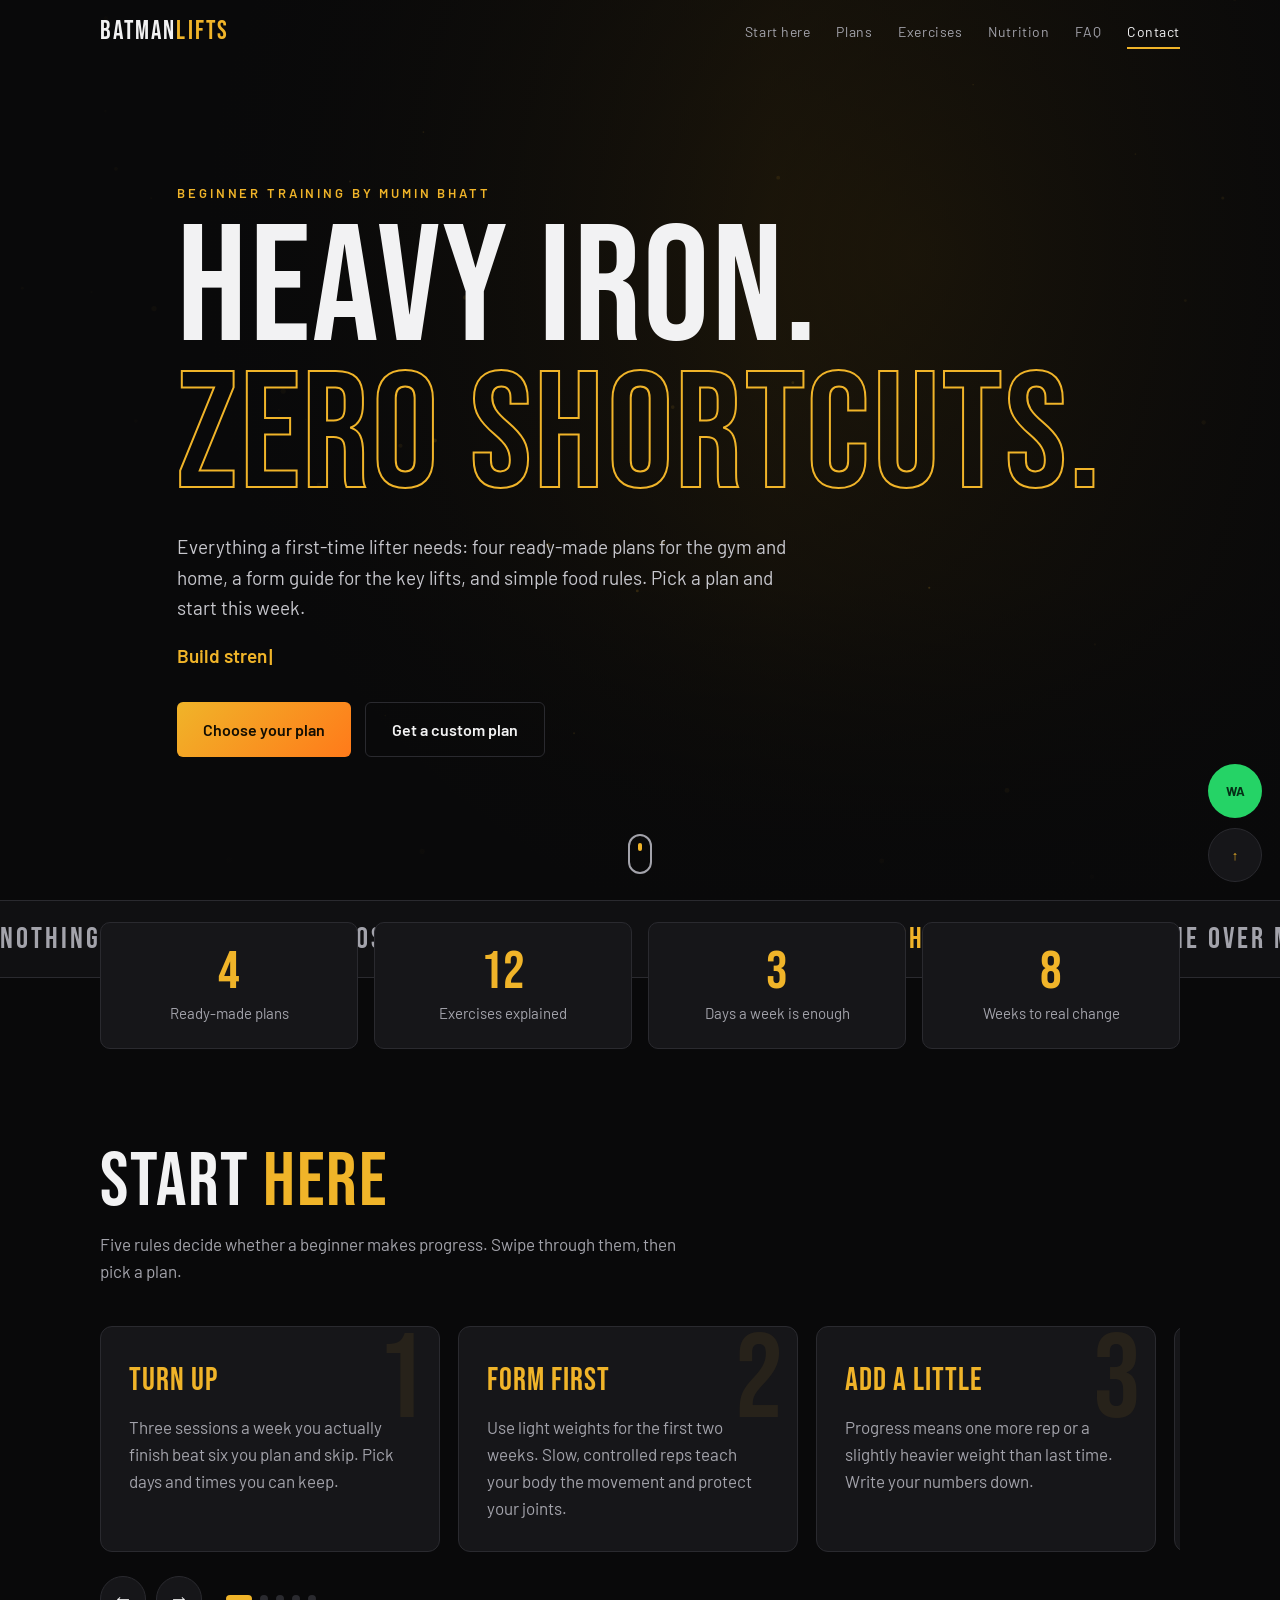
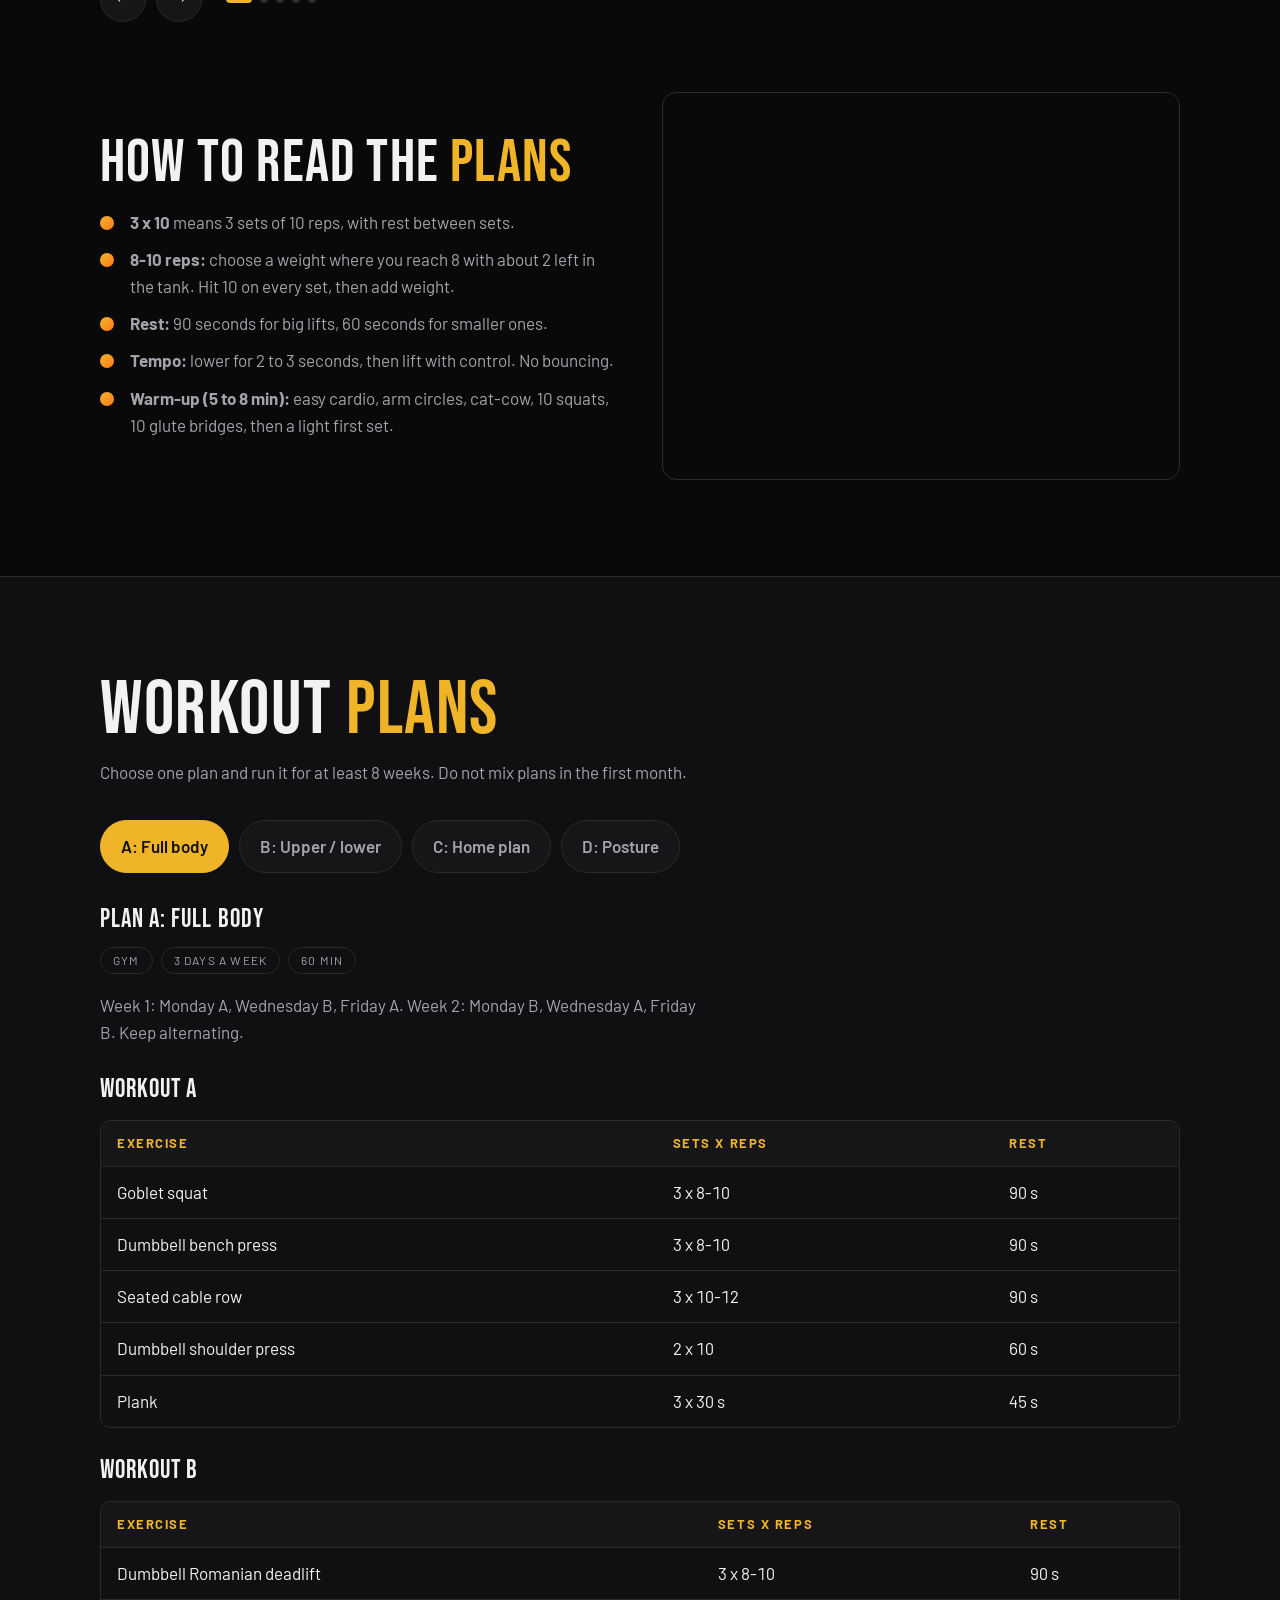
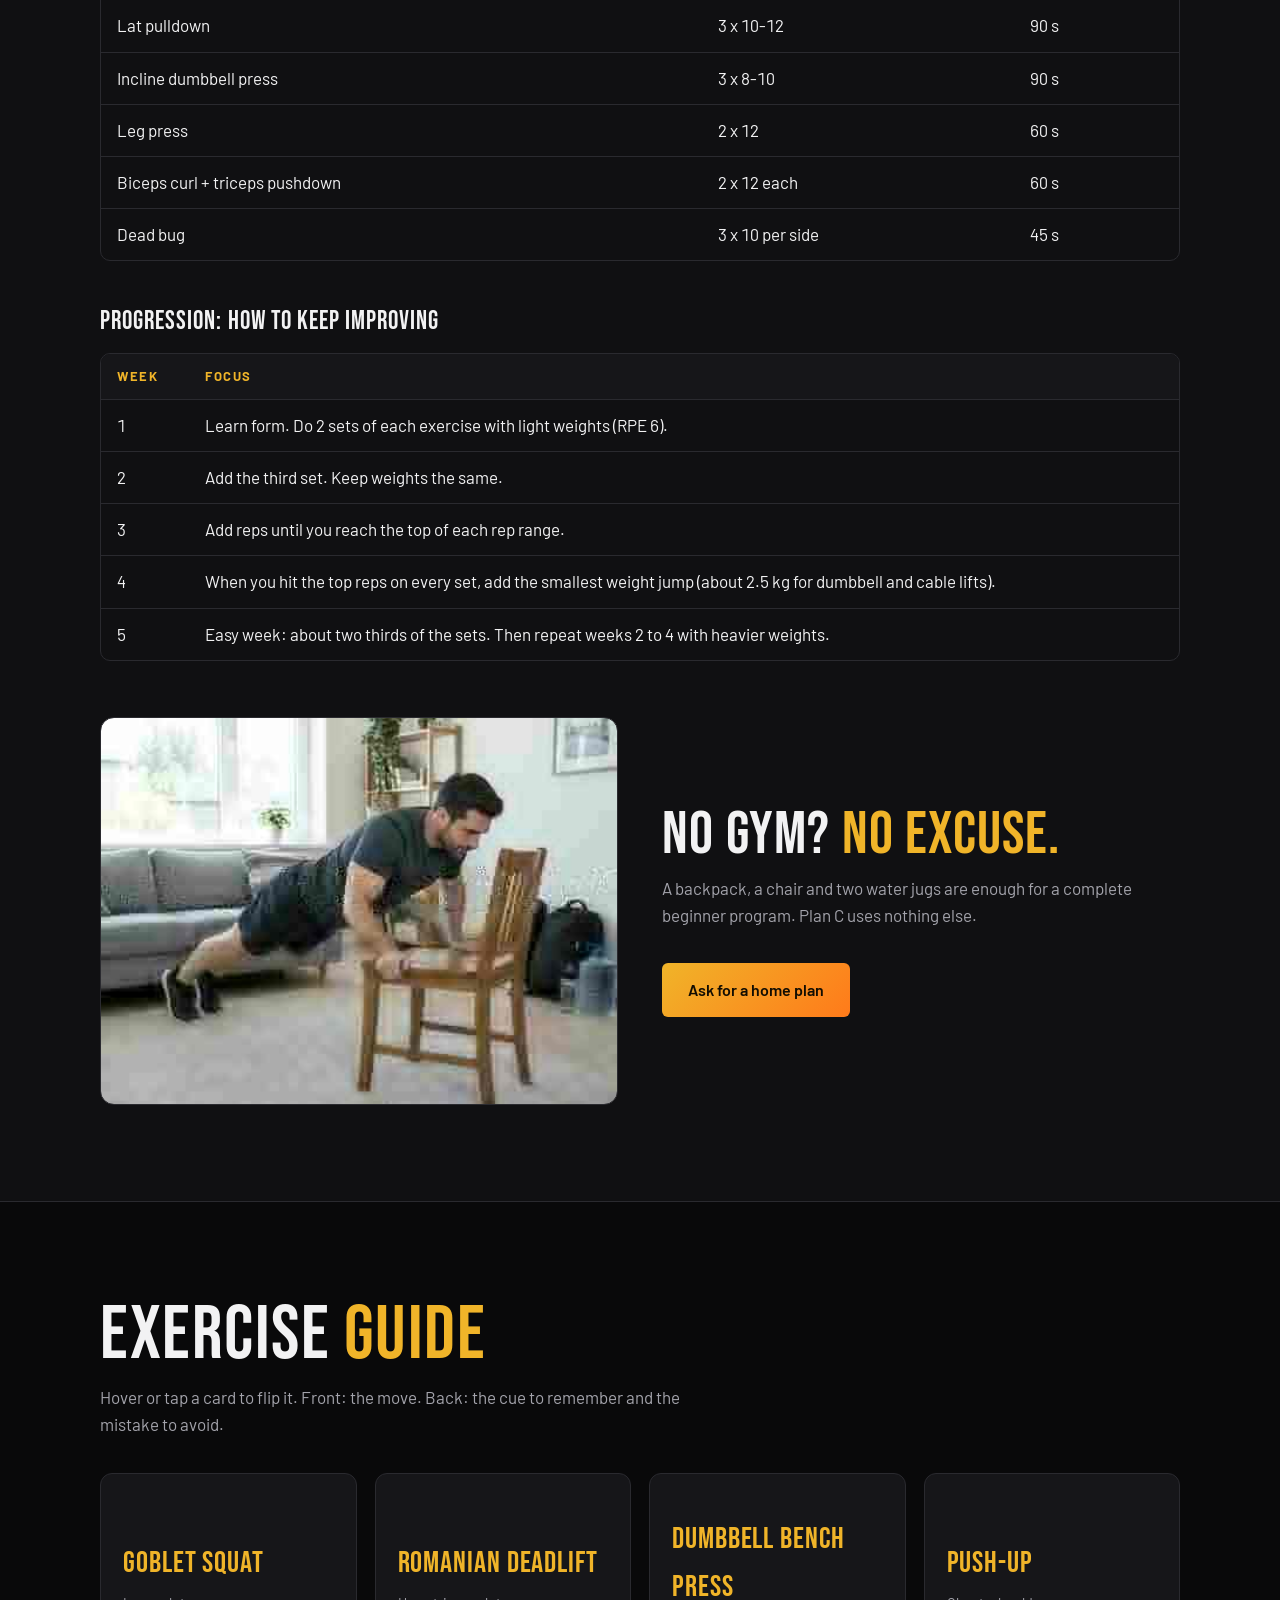
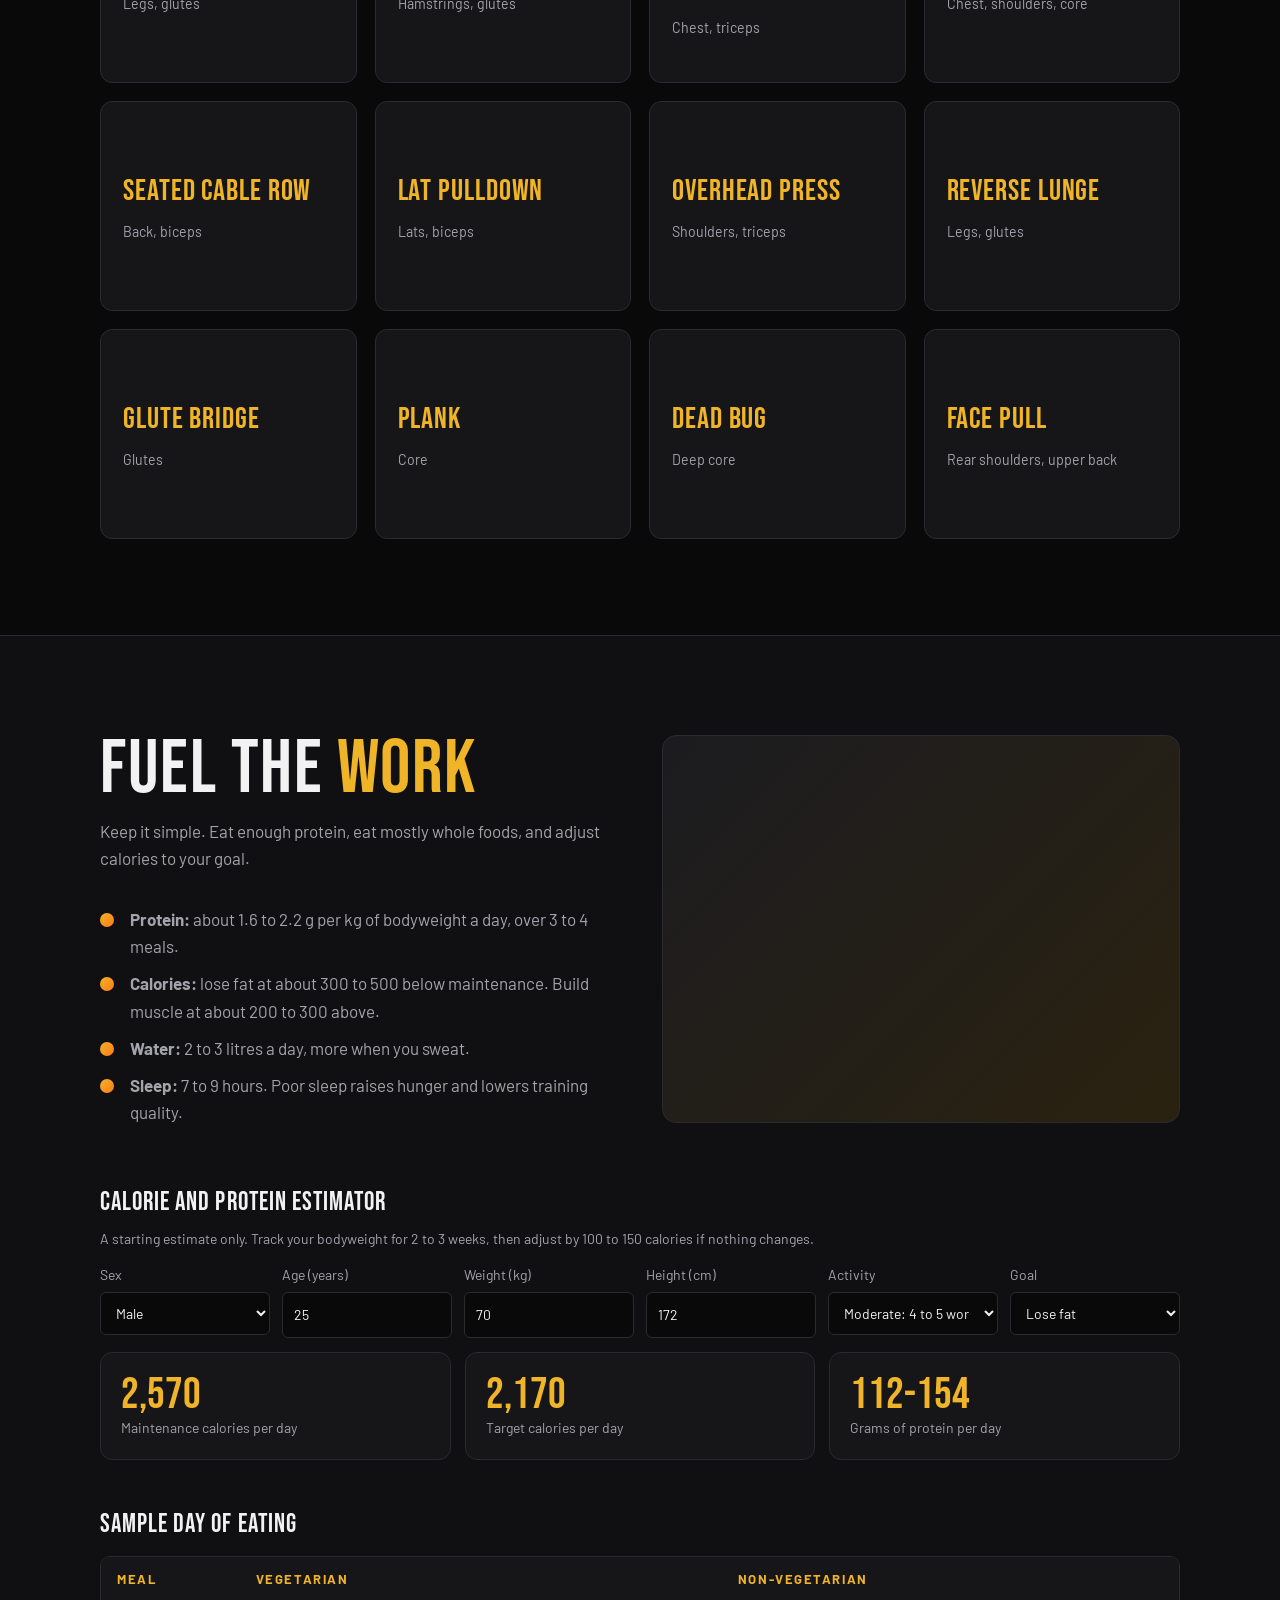
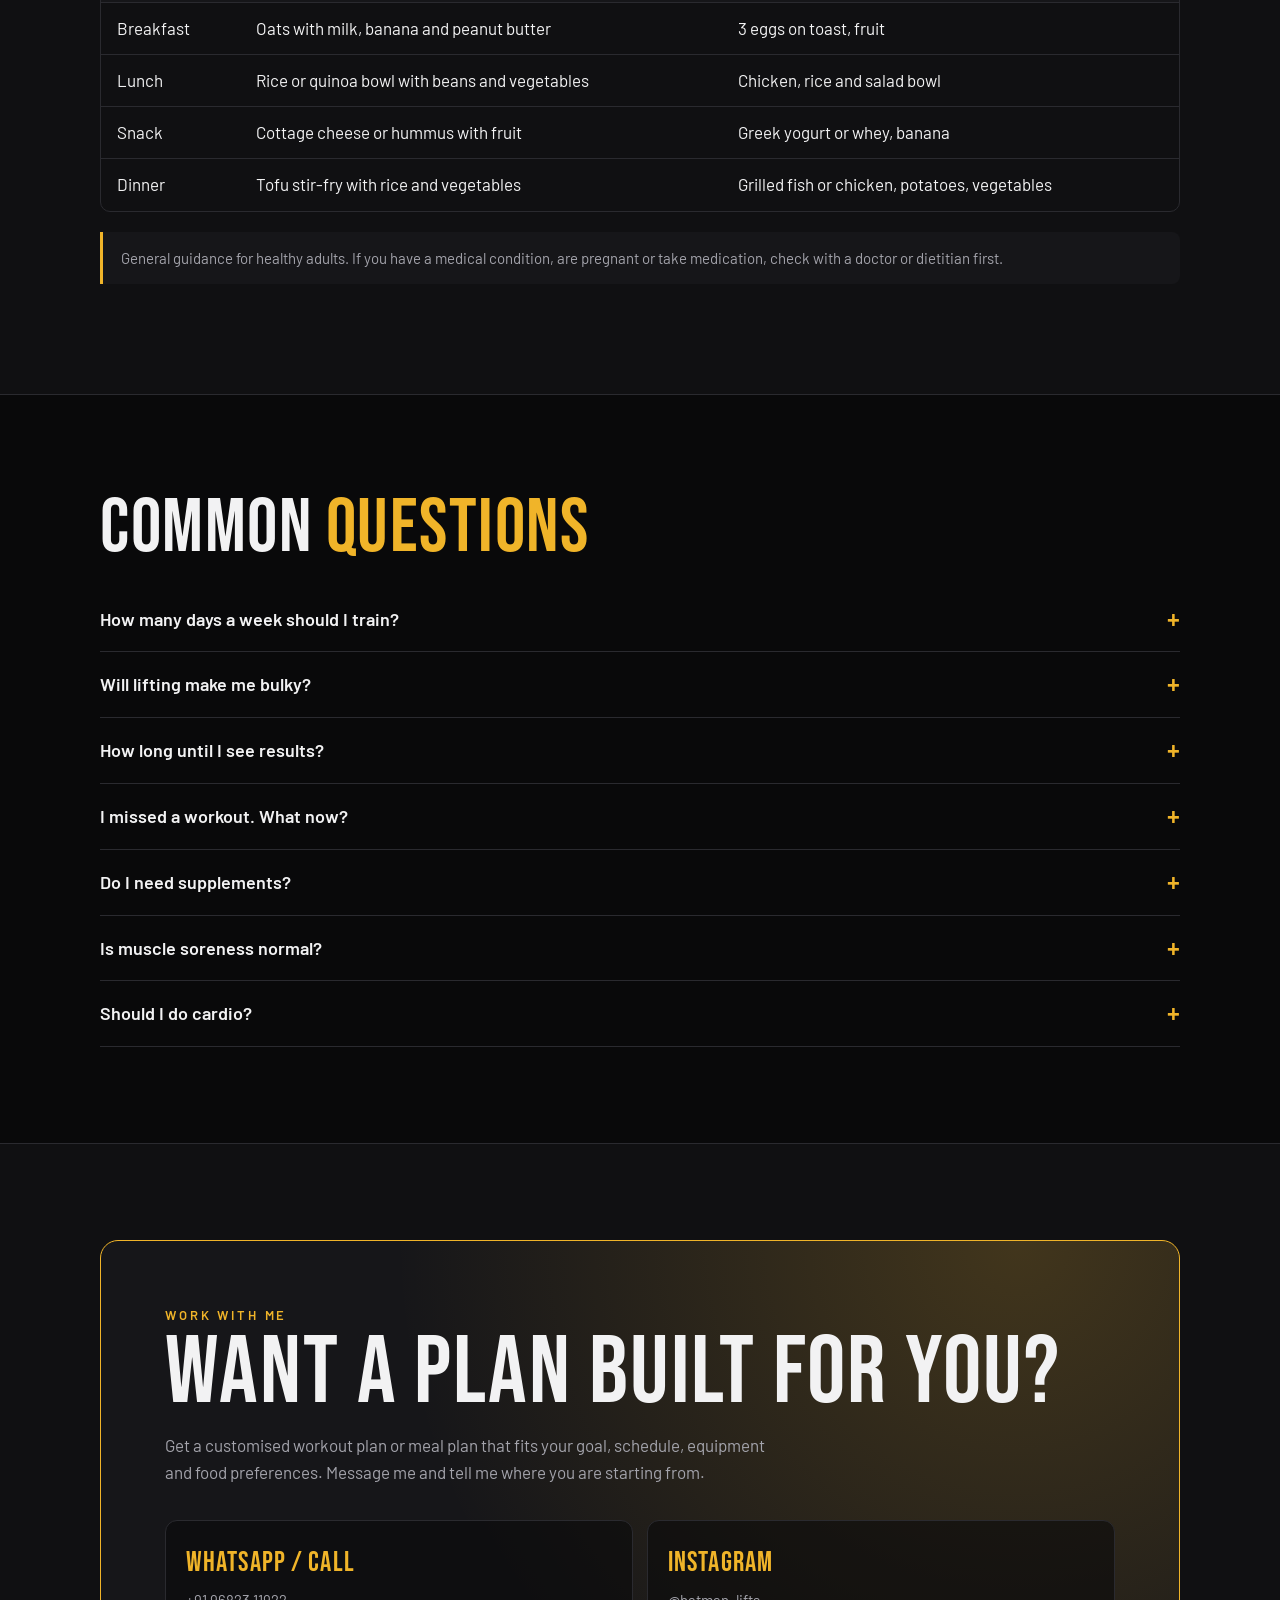
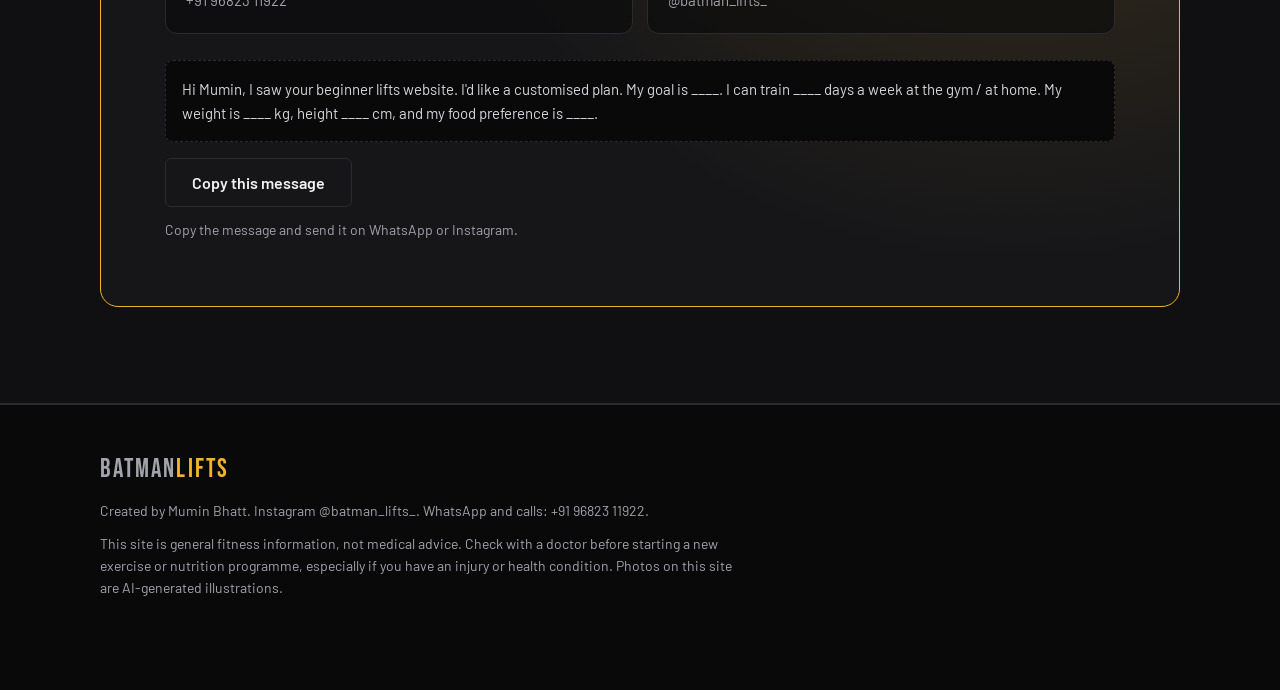
==== commit 7adf5415: "General sample meals, combined WhatsApp/Call card, use gym photo Co-Authored-By: Claude Sonnet 5.5 <" ====
--- a/beginner-lifts/index.html
+++ b/beginner-lifts/index.html
@@ -92,7 +92,7 @@
           <li><b>Warm-up (5 to 8 min):</b> easy cardio, arm circles, cat-cow, 10 squats, 10 glute bridges, then a light first set.</li>
         </ul>
       </div>
-      <div class="photo p-ride rv r" role="img" aria-label="Rider on a sports bike at dusk"></div>
+      <div class="photo p-ride rv r" style="background-image:url(images/hero.jpg);background-size:cover;background-position:30% 40%" role="img" aria-label="Rider on a sports bike at dusk"></div>
     </div>
   </div>
 </section>
@@ -279,10 +279,10 @@
 
     <h4 style="margin-top:44px">Sample day of eating</h4>
     <div class="tw"><table><thead><tr><th>Meal</th><th>Vegetarian</th><th>Non-vegetarian</th></tr></thead><tbody>
-      <tr><td>Breakfast</td><td>Paneer bhurji, 2 rotis, fruit</td><td>3 eggs, 2 slices of toast, fruit</td></tr>
-      <tr><td>Lunch</td><td>Dal, rice, vegetables, curd</td><td>Chicken curry, rice, salad</td></tr>
-      <tr><td>Snack</td><td>Roasted chana, whey or a glass of milk</td><td>Greek yogurt or whey, banana</td></tr>
-      <tr><td>Dinner</td><td>Soya chunks or tofu, roti, sabzi</td><td>Grilled fish or chicken, roti, vegetables</td></tr>
+      <tr><td>Breakfast</td><td>Oats with milk, banana and peanut butter</td><td>3 eggs on toast, fruit</td></tr>
+      <tr><td>Lunch</td><td>Rice or quinoa bowl with beans and vegetables</td><td>Chicken, rice and salad bowl</td></tr>
+      <tr><td>Snack</td><td>Cottage cheese or hummus with fruit</td><td>Greek yogurt or whey, banana</td></tr>
+      <tr><td>Dinner</td><td>Tofu stir-fry with rice and vegetables</td><td>Grilled fish or chicken, potatoes, vegetables</td></tr>
     </tbody></table></div>
     <div class="note">General guidance for healthy adults. If you have a medical condition, are pregnant or take medication, check with a doctor or dietitian first.</div>
   </div>
@@ -310,8 +310,7 @@
       <h2>Want a plan built for you?</h2>
       <p class="sub">Get a customised workout plan or meal plan that fits your goal, schedule, equipment and food preferences. Message me and tell me where you are starting from.</p>
       <div class="contact">
-        <a class="cc" href="https://wa.me/919682311922?text=Hi%20Mumin%2C%20I%20saw%20your%20beginner%20lifts%20website.%20I%27d%20like%20a%20customised%20plan." rel="noopener"><b>WhatsApp</b><span>+91 96823 11922</span></a>
-        <a class="cc" href="tel:+919682311922"><b>Call</b><span>+91 96823 11922</span></a>
+        <a class="cc" href="https://wa.me/919682311922?text=Hi%20Mumin%2C%20I%20saw%20your%20beginner%20lifts%20website.%20I%27d%20like%20a%20customised%20plan." rel="noopener"><b>WhatsApp / Call</b><span>+91 96823 11922</span></a>
         <a class="cc" href="https://www.instagram.com/batman_lifts_/" rel="noopener"><b>Instagram</b><span>@batman_lifts_</span></a>
       </div>
       <div class="msg" id="msg">Hi Mumin, I saw your beginner lifts website. I'd like a customised plan. My goal is ____. I can train ____ days a week at the gym / at home. My weight is ____ kg, height ____ cm, and my food preference is ____.</div>
